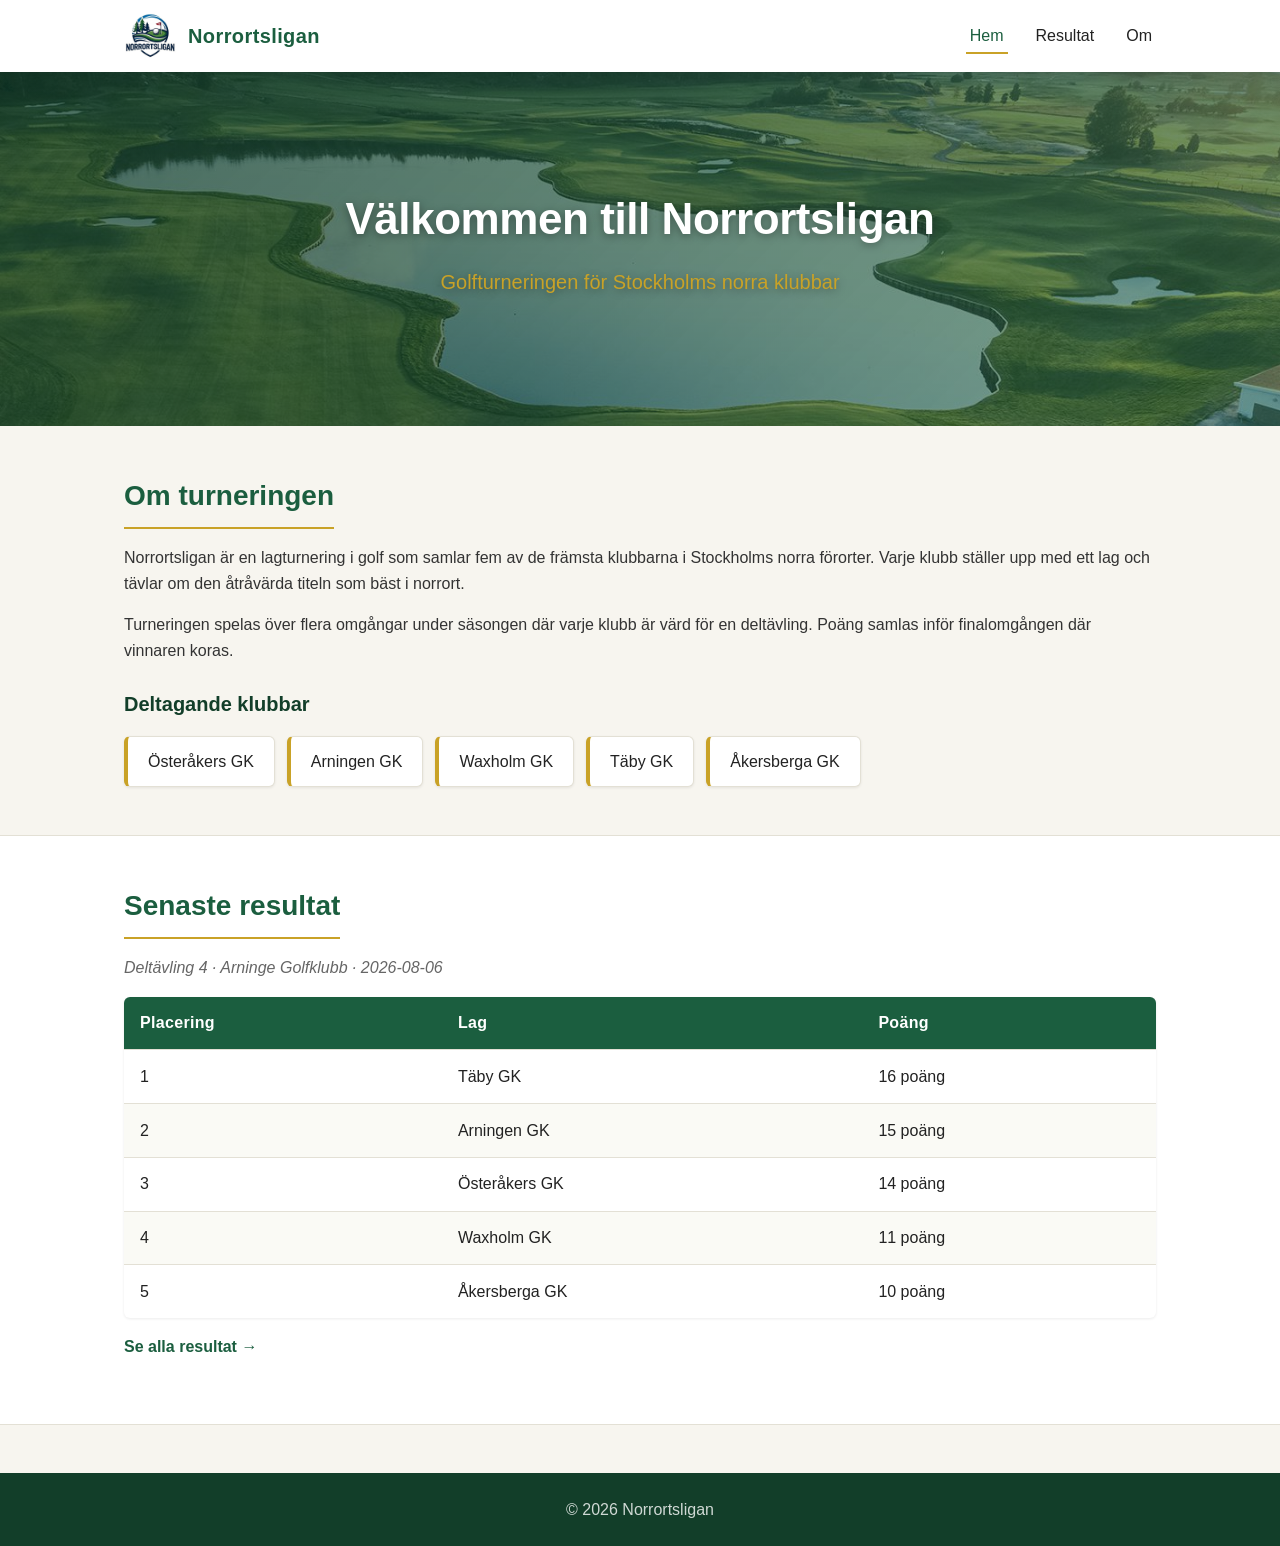
==== index.html @ d636cecf "First commit" ====
<!DOCTYPE html>
<html lang="sv">

<head>
    <meta charset="UTF-8">
    <meta name="viewport" content="width=device-width, initial-scale=1.0">
    <title>Norrortsligan - Golfturnering</title>
    <link rel="stylesheet" href="styles.css">
    <link rel="icon" type="image/png" href="logo-transparent.png">
</head>

<body>
    <header>
        <nav class="navbar">
            <a href="index.html" class="logo-link">
                <img src="logo-transparent.png" alt="Norrortsligan" class="logo">
                <span class="site-title">Norrortsligan</span>
            </a>
            <ul class="nav-links">
                <li><a href="index.html" class="active">Hem</a></li>
                <li><a href="resultat.html">Resultat</a></li>
                <li><a href="om.html">Om</a></li>
            </ul>
        </nav>
    </header>

    <main>
        <section class="hero">
            <div class="hero-content">
                <h1>Välkommen till Norrortsligan</h1>
                <p class="tagline">Golfturneringen för Stockholms norra klubbar</p>
            </div>
        </section>

        <section class="intro">
            <div class="container">
                <h2>Om turneringen</h2>
                <p>
                    Norrortsligan är en lagturnering i golf som samlar fem av de främsta klubbarna
                    i Stockholms norra förorter. Varje klubb ställer upp med ett lag och tävlar om
                    den åtråvärda titeln som bäst i norrort.
                </p>
                <p>
                    Turneringen spelas över flera omgångar under säsongen där varje klubb är värd
                    för en deltävling. Poäng samlas inför finalomgången där vinnaren koras.
                </p>

                <div class="clubs">
                    <h3>Deltagande klubbar</h3>
                    <ul class="club-list">
                        <li>Österåkers GK</li>
                        <li>Arningen GK</li>
                        <li>Waxholm GK</li>
                        <li>Täby GK</li>
                        <li>Åkersberga GK</li>
                    </ul>
                </div>
            </div>
        </section>

        <section class="latest-results">
            <div class="container">
                <h2>Senaste resultat</h2>
                <p class="results-date">Deltävling 4 &middot; Arninge Golfklubb &middot; 2026-08-06</p>
                <table class="results-table">
                    <thead>
                        <tr>
                            <th>Placering</th>
                            <th>Lag</th>
                            <th>Poäng</th>
                        </tr>
                    </thead>
                    <tbody>
                        <tr>
                            <td>1</td>
                            <td>Täby GK</td>
                            <td>16 poäng</td>
                        </tr>
                        <tr>
                            <td>2</td>
                            <td>Arningen GK</td>
                            <td>15 poäng</td>
                        </tr>
                        <tr>
                            <td>3</td>
                            <td>Österåkers GK</td>
                            <td>14 poäng</td>
                        </tr>
                        <tr>
                            <td>4</td>
                            <td>Waxholm GK</td>
                            <td>11 poäng</td>
                        </tr>
                        <tr>
                            <td>5</td>
                            <td>Åkersberga GK</td>
                            <td>10 poäng</td>
                        </tr>
                    </tbody>
                </table>
                <p class="see-all"><a href="resultat.html">Se alla resultat →</a></p>
            </div>
        </section>
    </main>

    <footer>
        <div class="container">
            <p>&copy; 2026 Norrortsligan</p>
        </div>
    </footer>
</body>

</html>
---- styles.css ----
:root {
    --color-primary: #1b5e3f;
    --color-primary-dark: #123e29;
    --color-accent: #c9a227;
    --color-bg: #f7f5ef;
    --color-surface: #ffffff;
    --color-text: #222;
    --color-muted: #666;
    --color-border: #e3e0d5;
    --shadow-sm: 0 1px 3px rgba(0, 0, 0, 0.08);
    --shadow-md: 0 4px 12px rgba(0, 0, 0, 0.08);
    --radius: 6px;
    --max-width: 1080px;
}

* {
    box-sizing: border-box;
    margin: 0;
    padding: 0;
}

html {
    scroll-behavior: smooth;
}

body {
    font-family: -apple-system, BlinkMacSystemFont, "Segoe UI", Roboto, Helvetica, Arial, sans-serif;
    color: var(--color-text);
    background-color: var(--color-bg);
    line-height: 1.6;
    min-height: 100vh;
    display: flex;
    flex-direction: column;
}

.container {
    max-width: var(--max-width);
    margin: 0 auto;
    padding: 0 1.5rem;
}

/* Header / Navbar */
header {
    background-color: var(--color-surface);
    box-shadow: var(--shadow-sm);
    position: sticky;
    top: 0;
    z-index: 10;
}

.navbar {
    max-width: var(--max-width);
    margin: 0 auto;
    padding: 0.75rem 1.5rem;
    display: flex;
    align-items: center;
    justify-content: space-between;
    flex-wrap: wrap;
    gap: 1rem;
}

.logo-link {
    display: flex;
    align-items: center;
    gap: 0.75rem;
    text-decoration: none;
    color: var(--color-primary);
}

.logo {
    height: 48px;
    width: auto;
    display: block;
}

.site-title {
    font-size: 1.25rem;
    font-weight: 700;
    letter-spacing: 0.02em;
}

.nav-links {
    list-style: none;
    display: flex;
    gap: 1.5rem;
}

.nav-links a {
    text-decoration: none;
    color: var(--color-text);
    font-weight: 500;
    padding: 0.5rem 0.25rem;
    border-bottom: 2px solid transparent;
    transition: border-color 0.2s ease, color 0.2s ease;
}

.nav-links a:hover,
.nav-links a.active {
    color: var(--color-primary);
    border-bottom-color: var(--color-accent);
}

/* Main */
main {
    flex: 1;
}

/* Hero */
.hero {
    position: relative;
    background-image:
        linear-gradient(135deg, rgba(18, 62, 41, 0.75) 0%, rgba(27, 94, 63, 0.55) 100%),
        url("hero.jpg");
    background-size: cover;
    background-position: center;
    color: #fff;
    padding: 7rem 1.5rem;
    text-align: center;
}

.hero-content {
    max-width: var(--max-width);
    margin: 0 auto;
    text-shadow: 0 2px 8px rgba(0, 0, 0, 0.35);
}

.hero h1 {
    font-size: 2.75rem;
    margin-bottom: 0.75rem;
    letter-spacing: -0.01em;
}

.tagline {
    font-size: 1.25rem;
    color: var(--color-accent);
}

/* Page header (for subpages) */
.page-header {
    background-color: var(--color-primary);
    color: #fff;
    padding: 3rem 0;
}

.page-header h1 {
    font-size: 2.25rem;
    margin-bottom: 0.5rem;
}

.page-header p {
    opacity: 0.9;
}

/* Sections */
section {
    padding: 3rem 0;
}

section h2 {
    color: var(--color-primary);
    font-size: 1.75rem;
    margin-bottom: 1rem;
    padding-bottom: 0.5rem;
    border-bottom: 2px solid var(--color-accent);
    display: inline-block;
}

section h3 {
    color: var(--color-primary-dark);
    font-size: 1.25rem;
    margin-top: 1.5rem;
    margin-bottom: 0.75rem;
}

section p {
    margin-bottom: 1rem;
    color: #333;
}

/* Clubs */
.club-list {
    list-style: none;
    display: flex;
    flex-wrap: wrap;
    gap: 0.75rem;
    margin-top: 1rem;
}

.club-list li {
    background-color: var(--color-surface);
    border: 1px solid var(--color-border);
    border-left: 4px solid var(--color-accent);
    padding: 0.75rem 1.25rem;
    border-radius: var(--radius);
    font-weight: 500;
    box-shadow: var(--shadow-sm);
}

/* Results table */
.latest-results {
    background-color: var(--color-surface);
    border-top: 1px solid var(--color-border);
    border-bottom: 1px solid var(--color-border);
}

.results-date {
    color: var(--color-muted);
    font-style: italic;
    margin-bottom: 1rem;
}

.results-table {
    width: 100%;
    border-collapse: collapse;
    background-color: var(--color-surface);
    border-radius: var(--radius);
    overflow: hidden;
    box-shadow: var(--shadow-sm);
    margin-bottom: 1rem;
}

.results-table thead {
    background-color: var(--color-primary);
    color: #fff;
}

.results-table th,
.results-table td {
    padding: 0.85rem 1rem;
    text-align: left;
    border-bottom: 1px solid var(--color-border);
}

.results-table th {
    font-weight: 600;
    letter-spacing: 0.02em;
}

.results-table tbody tr:last-child td {
    border-bottom: none;
}

.results-table tbody tr:nth-child(even) {
    background-color: #fafaf5;
}

.results-table tbody tr:hover {
    background-color: #f0efe5;
}

.see-all {
    margin-top: 1rem;
}

.see-all a {
    color: var(--color-primary);
    text-decoration: none;
    font-weight: 600;
}

.see-all a:hover {
    text-decoration: underline;
}

/* Rounds */
.round {
    background-color: var(--color-surface);
    border: 1px solid var(--color-border);
    border-radius: var(--radius);
    padding: 1.5rem;
    margin-bottom: 1.5rem;
    box-shadow: var(--shadow-sm);
}

.round h3 {
    margin-top: 0;
}

.round-meta {
    color: var(--color-muted);
    font-size: 0.9rem;
    margin-bottom: 1rem;
}

/* Footer */
footer {
    background-color: var(--color-primary-dark);
    color: #fff;
    padding: 1.5rem 0;
    margin-top: 3rem;
    text-align: center;
}

footer p {
    color: rgba(255, 255, 255, 0.8);
    margin: 0;
}

/* Responsive */
@media (max-width: 640px) {
    .navbar {
        padding: 0.75rem 1rem;
    }

    .site-title {
        font-size: 1rem;
    }

    .logo {
        height: 36px;
    }

    .nav-links {
        gap: 1rem;
    }

    .hero {
        padding: 3rem 1rem;
    }

    .hero h1 {
        font-size: 2rem;
    }

    .tagline {
        font-size: 1rem;
    }

    .results-table th,
    .results-table td {
        padding: 0.6rem 0.5rem;
        font-size: 0.9rem;
    }
}
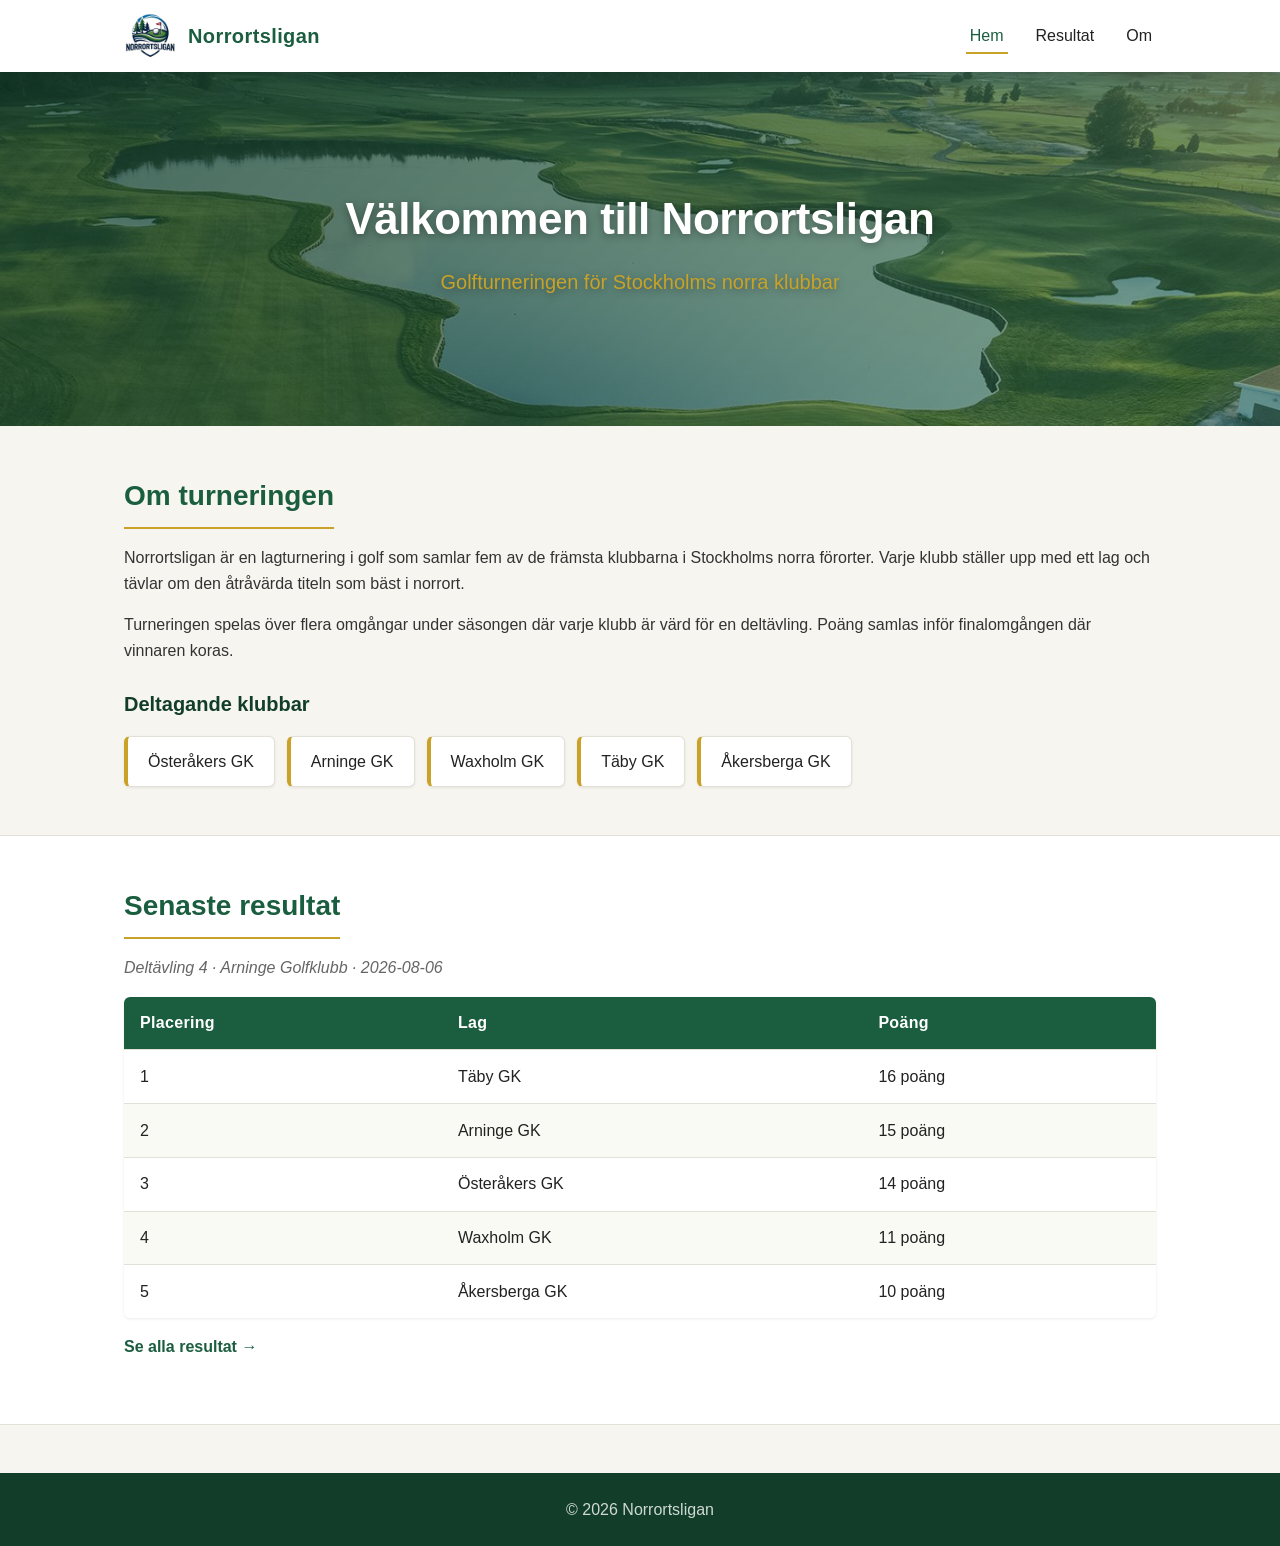
==== commit 3bb4dc71: "fix correct name" ====
--- a/index.html
+++ b/index.html
@@ -49,7 +49,7 @@
                     <h3>Deltagande klubbar</h3>
                     <ul class="club-list">
                         <li>Österåkers GK</li>
-                        <li>Arningen GK</li>
+                        <li>Arninge GK</li>
                         <li>Waxholm GK</li>
                         <li>Täby GK</li>
                         <li>Åkersberga GK</li>
@@ -78,7 +78,7 @@
                         </tr>
                         <tr>
                             <td>2</td>
-                            <td>Arningen GK</td>
+                            <td>Arninge GK</td>
                             <td>15 poäng</td>
                         </tr>
                         <tr>
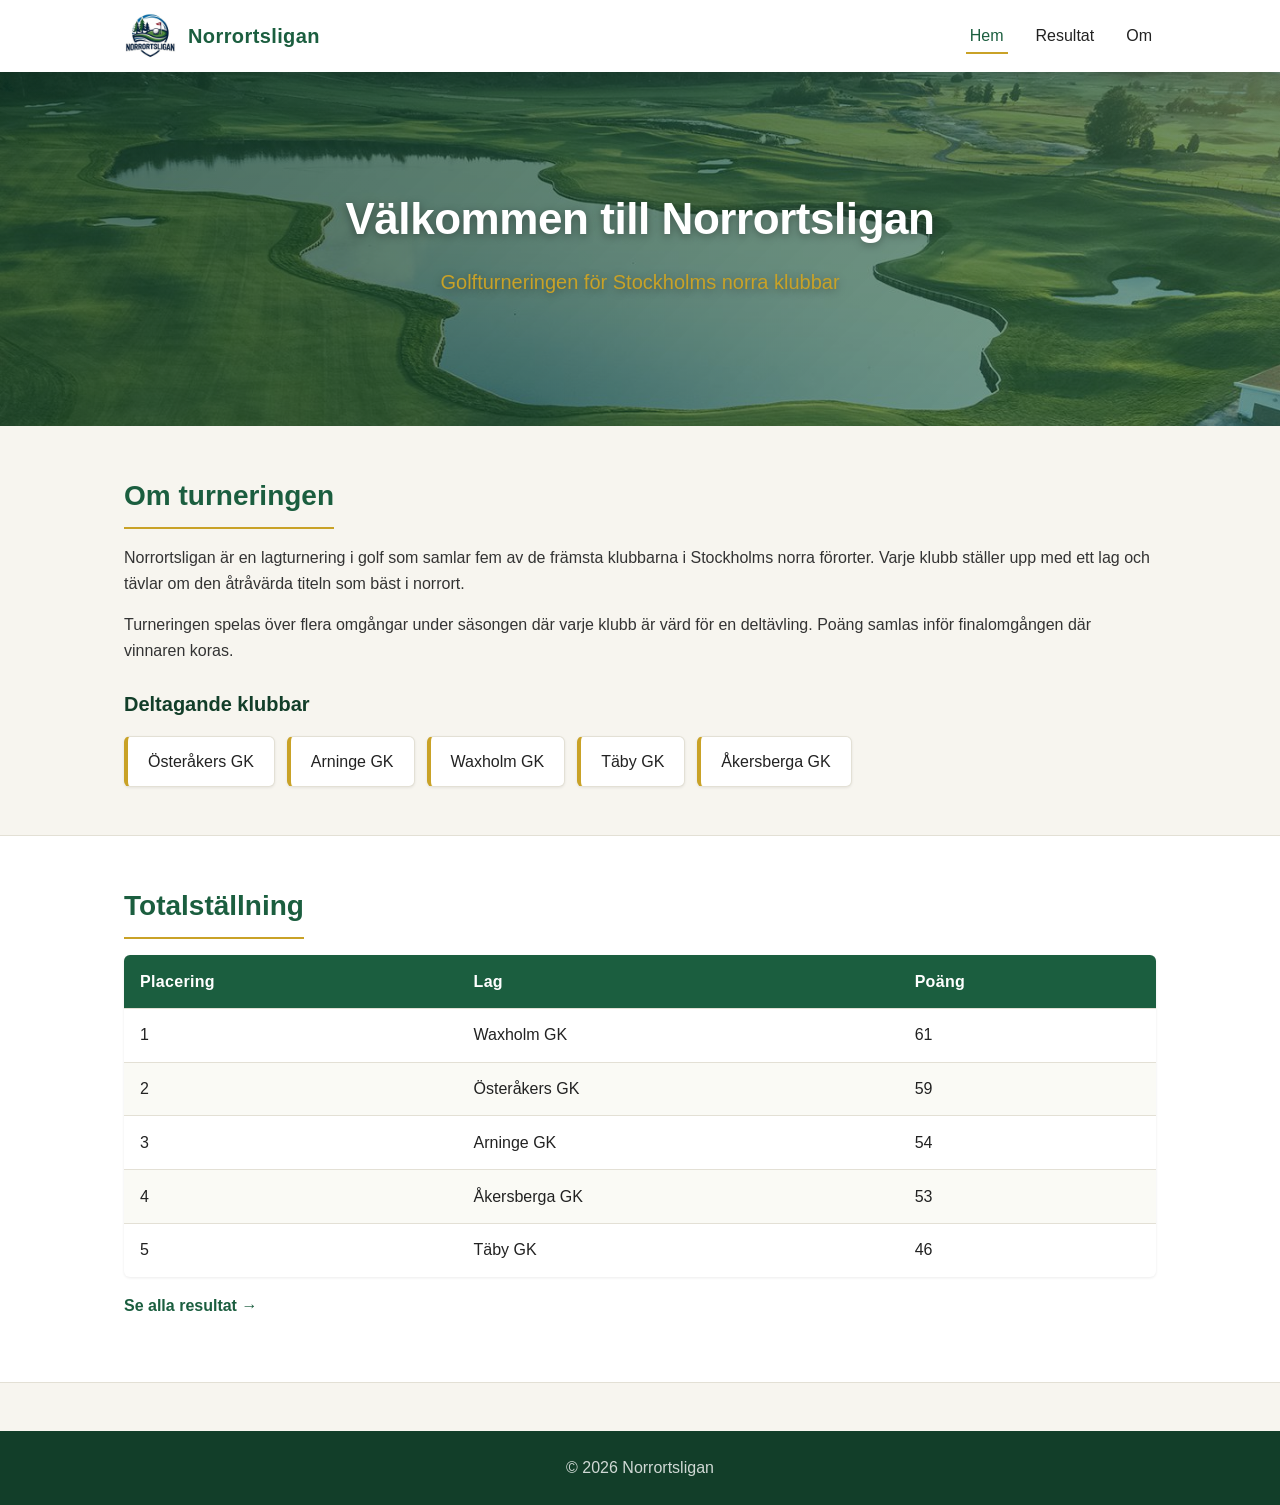
==== commit 0055b74f: "show total standing on index page" ====
--- a/index.html
+++ b/index.html
@@ -60,8 +60,7 @@
 
         <section class="latest-results">
             <div class="container">
-                <h2>Senaste resultat</h2>
-                <p class="results-date">Deltävling 4 &middot; Arninge Golfklubb &middot; 2026-08-06</p>
+                <h2>Totalställning</h2>
                 <table class="results-table">
                     <thead>
                         <tr>
@@ -73,28 +72,29 @@
                     <tbody>
                         <tr>
                             <td>1</td>
-                            <td>Täby GK</td>
-                            <td>16 poäng</td>
+                            <td>Waxholm GK</td>
+                            <td>61</td>
                         </tr>
                         <tr>
                             <td>2</td>
-                            <td>Arninge GK</td>
-                            <td>15 poäng</td>
+                            <td>Österåkers GK</td>
+                            <td>59</td>
                         </tr>
                         <tr>
                             <td>3</td>
-                            <td>Österåkers GK</td>
-                            <td>14 poäng</td>
+                            <td>Arninge GK</td>
+                            <td>54</td>
                         </tr>
                         <tr>
                             <td>4</td>
-                            <td>Waxholm GK</td>
-                            <td>11 poäng</td>
+                            <td>Åkersberga GK</td>
+                            <td>53</td>
                         </tr>
+
                         <tr>
                             <td>5</td>
-                            <td>Åkersberga GK</td>
-                            <td>10 poäng</td>
+                            <td>Täby GK</td>
+                            <td>46</td>
                         </tr>
                     </tbody>
                 </table>
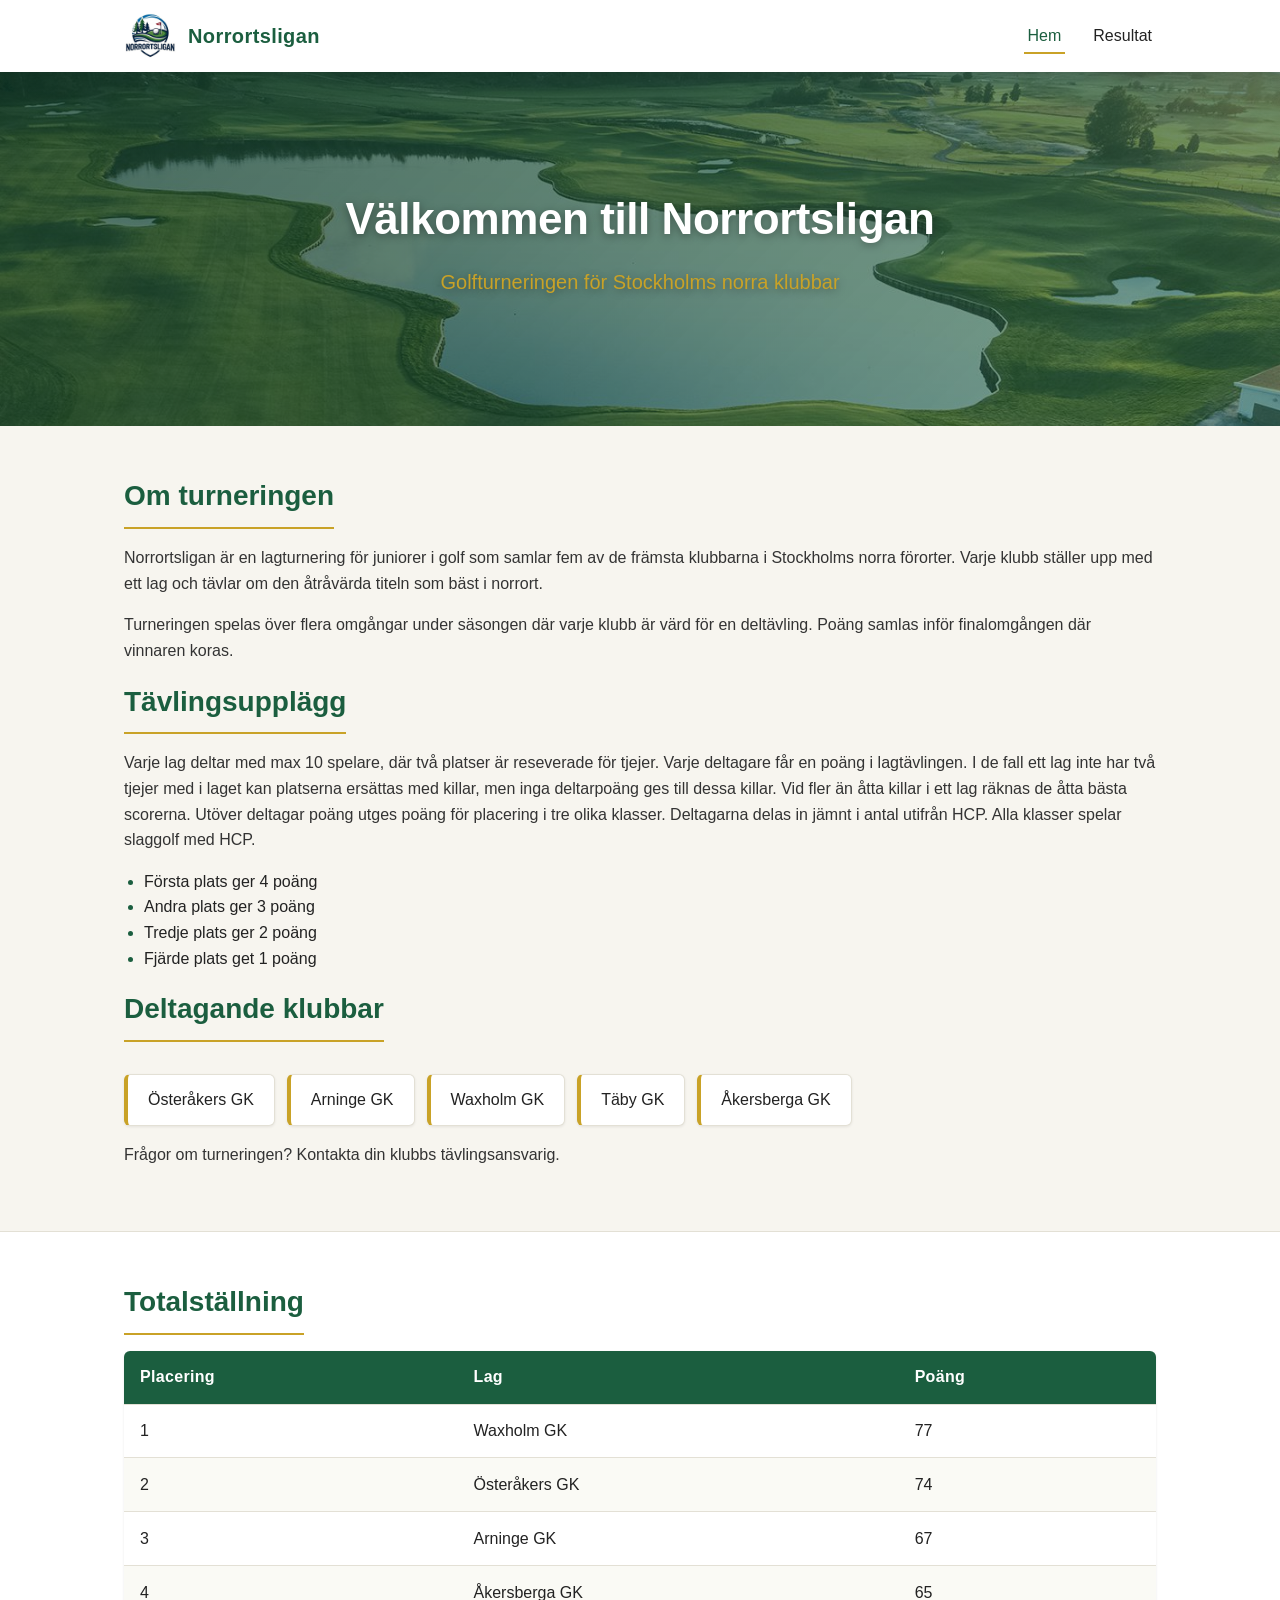
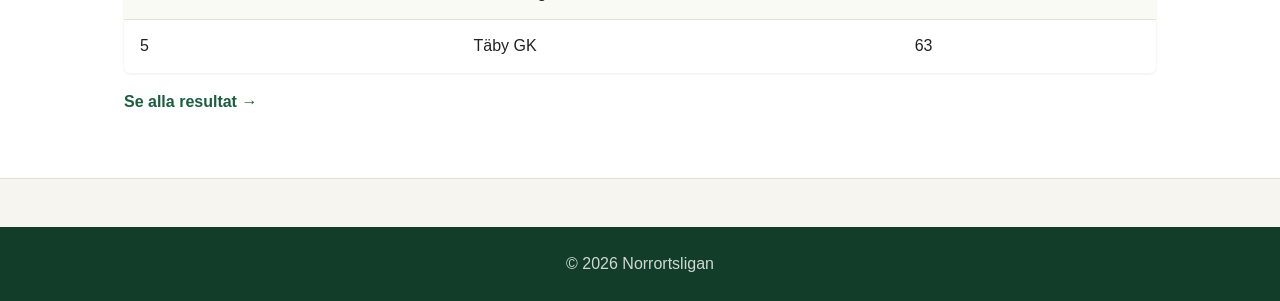
==== commit cae6935a: "update last game" ====
--- a/index.html
+++ b/index.html
@@ -19,7 +19,6 @@
             <ul class="nav-links">
                 <li><a href="index.html" class="active">Hem</a></li>
                 <li><a href="resultat.html">Resultat</a></li>
-                <li><a href="om.html">Om</a></li>
             </ul>
         </nav>
     </header>
@@ -36,7 +35,7 @@
             <div class="container">
                 <h2>Om turneringen</h2>
                 <p>
-                    Norrortsligan är en lagturnering i golf som samlar fem av de främsta klubbarna
+                    Norrortsligan är en lagturnering för juniorer i golf som samlar fem av de främsta klubbarna
                     i Stockholms norra förorter. Varje klubb ställer upp med ett lag och tävlar om
                     den åtråvärda titeln som bäst i norrort.
                 </p>
@@ -44,9 +43,29 @@
                     Turneringen spelas över flera omgångar under säsongen där varje klubb är värd
                     för en deltävling. Poäng samlas inför finalomgången där vinnaren koras.
                 </p>
+                <div class="points">
+                    <h2>Tävlingsupplägg</h2>
+                    <p>
+                        Varje lag deltar med max 10 spelare, där två platser är reseverade för tjejer. Varje deltagare
+                        får
+                        en poäng i lagtävlingen.
+                        I de fall ett lag inte har två tjejer med i laget kan platserna ersättas med killar, men inga
+                        deltarpoäng ges till dessa killar.
+                        Vid fler än åtta killar i ett lag räknas de åtta bästa scorerna. Utöver deltagar poäng utges
+                        poäng
+                        för placering i tre olika klasser. Deltagarna delas in jämnt i antal utifrån HCP. Alla klasser
+                        spelar slaggolf med HCP.
+                    <ul>
+                        <li>Första plats ger 4 poäng</li>
+                        <li>Andra plats ger 3 poäng</li>
+                        <li>Tredje plats ger 2 poäng</li>
+                        <li>Fjärde plats get 1 poäng</li>
+                    </ul>
+                    </p>
+                </div>
 
                 <div class="clubs">
-                    <h3>Deltagande klubbar</h3>
+                    <h2>Deltagande klubbar</h2>
                     <ul class="club-list">
                         <li>Österåkers GK</li>
                         <li>Arninge GK</li>
@@ -54,6 +73,10 @@
                         <li>Täby GK</li>
                         <li>Åkersberga GK</li>
                     </ul>
+                    <p></p>
+                    <p>
+                        Frågor om turneringen? Kontakta din klubbs tävlingsansvarig.
+                    </p>
                 </div>
             </div>
         </section>
@@ -73,28 +96,28 @@
                         <tr>
                             <td>1</td>
                             <td>Waxholm GK</td>
-                            <td>61</td>
+                            <td>77</td>
                         </tr>
                         <tr>
                             <td>2</td>
                             <td>Österåkers GK</td>
-                            <td>59</td>
+                            <td>74</td>
                         </tr>
                         <tr>
                             <td>3</td>
                             <td>Arninge GK</td>
-                            <td>54</td>
+                            <td>67</td>
                         </tr>
                         <tr>
                             <td>4</td>
                             <td>Åkersberga GK</td>
-                            <td>53</td>
+                            <td>65</td>
                         </tr>
 
                         <tr>
                             <td>5</td>
                             <td>Täby GK</td>
-                            <td>46</td>
+                            <td>63</td>
                         </tr>
                     </tbody>
                 </table>
--- a/styles.css
+++ b/styles.css
@@ -196,6 +196,16 @@
     box-shadow: var(--shadow-sm);
 }
 
+.points ul {
+    /* indrag från vänster */
+    padding-left: 20px;
+}
+
+.points ul li::marker {
+    color: var(--color-primary);
+    /* punktens färg */
+}
+
 /* Results table */
 .latest-results {
     background-color: var(--color-surface);
@@ -331,4 +341,4 @@
         padding: 0.6rem 0.5rem;
         font-size: 0.9rem;
     }
-}
+}
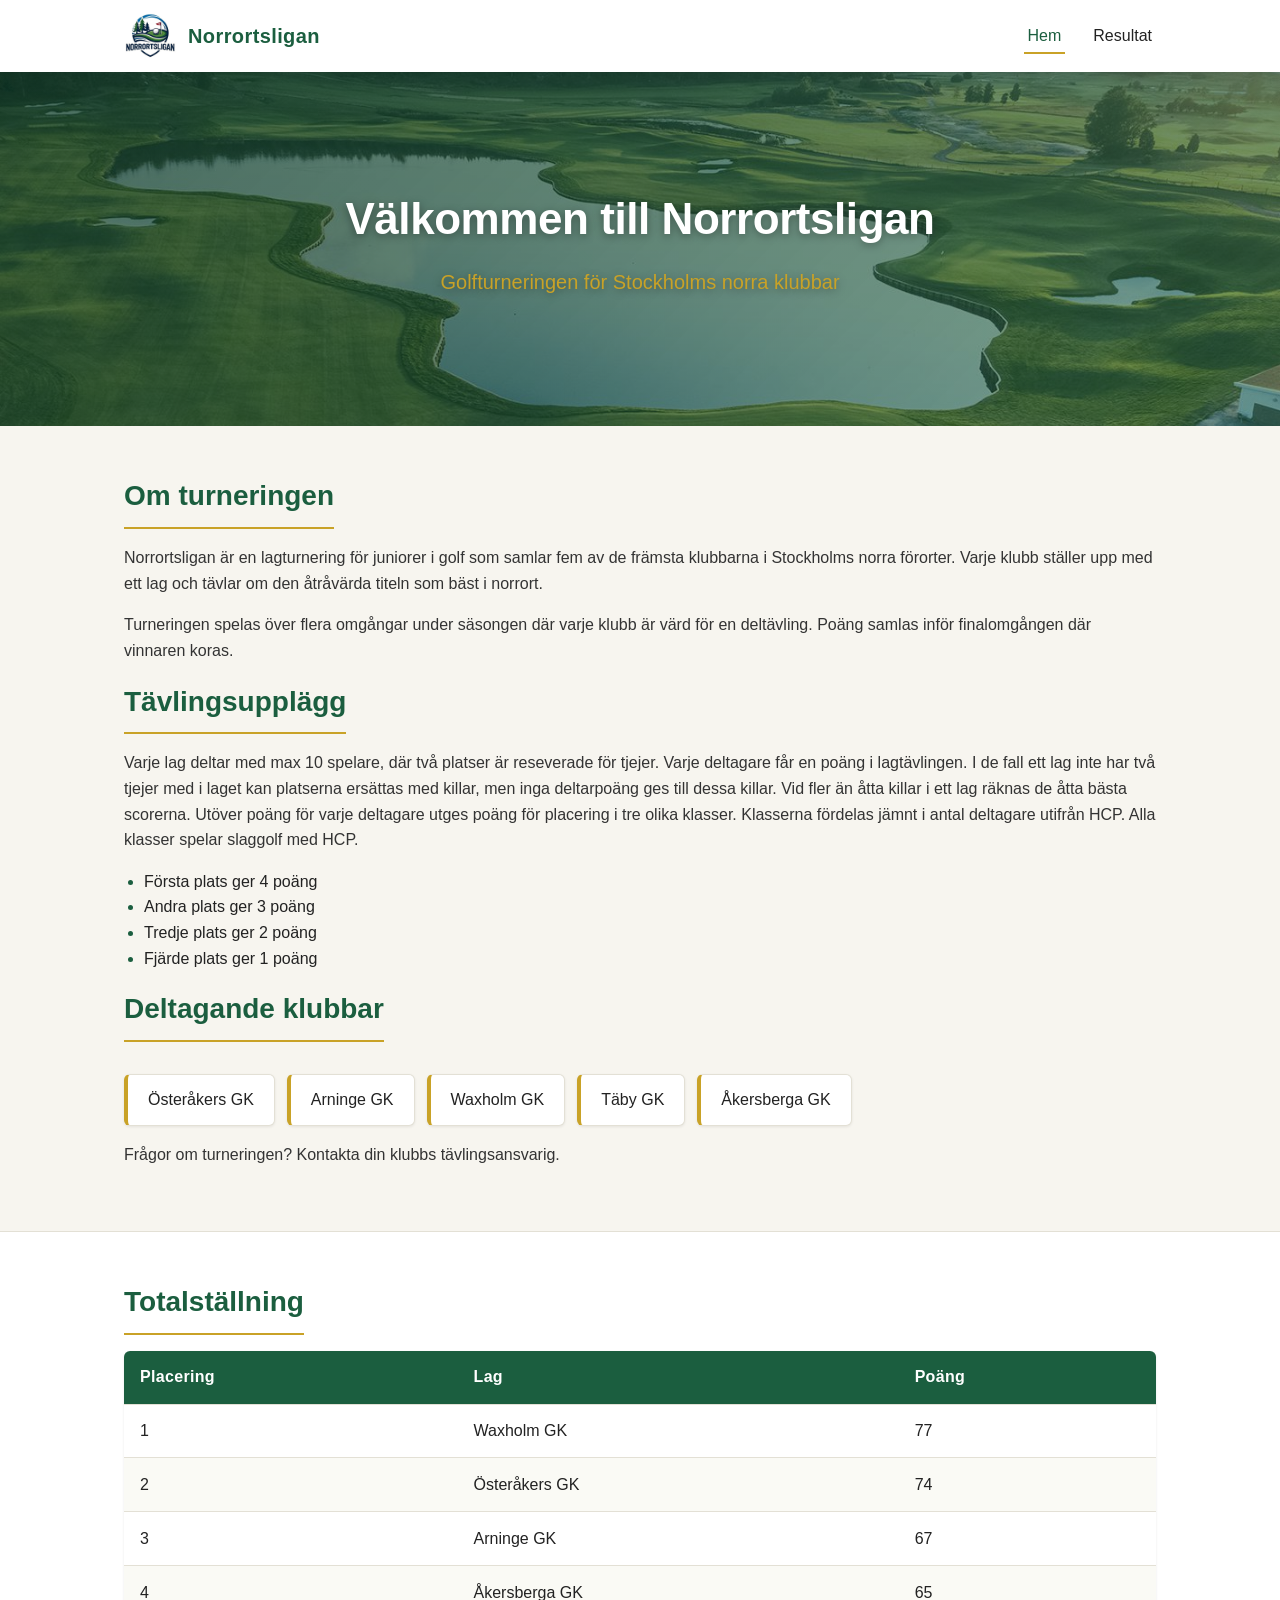
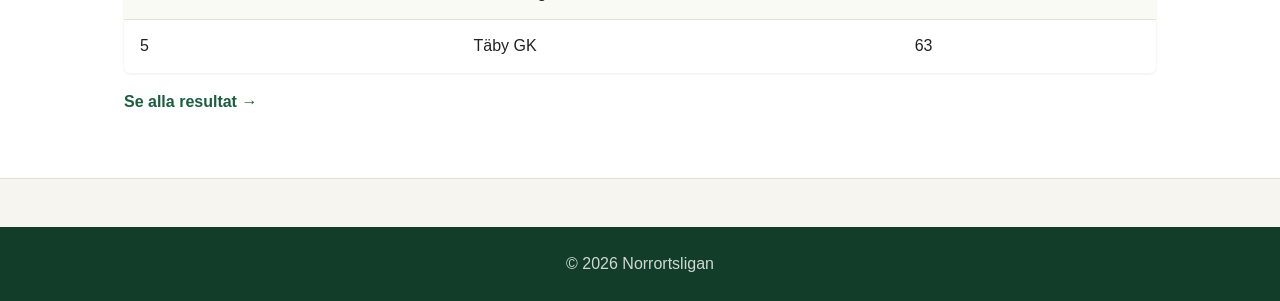
==== commit 26edda7d: "fix" ====
--- a/index.html
+++ b/index.html
@@ -51,15 +51,17 @@
                         en poäng i lagtävlingen.
                         I de fall ett lag inte har två tjejer med i laget kan platserna ersättas med killar, men inga
                         deltarpoäng ges till dessa killar.
-                        Vid fler än åtta killar i ett lag räknas de åtta bästa scorerna. Utöver deltagar poäng utges
+                        Vid fler än åtta killar i ett lag räknas de åtta bästa scorerna. Utöver poäng för varje
+                        deltagare utges
                         poäng
-                        för placering i tre olika klasser. Deltagarna delas in jämnt i antal utifrån HCP. Alla klasser
+                        för placering i tre olika klasser. Klasserna fördelas jämnt i antal deltagare utifrån HCP.
+                        Alla klasser
                         spelar slaggolf med HCP.
                     <ul>
                         <li>Första plats ger 4 poäng</li>
                         <li>Andra plats ger 3 poäng</li>
                         <li>Tredje plats ger 2 poäng</li>
-                        <li>Fjärde plats get 1 poäng</li>
+                        <li>Fjärde plats ger 1 poäng</li>
                     </ul>
                     </p>
                 </div>
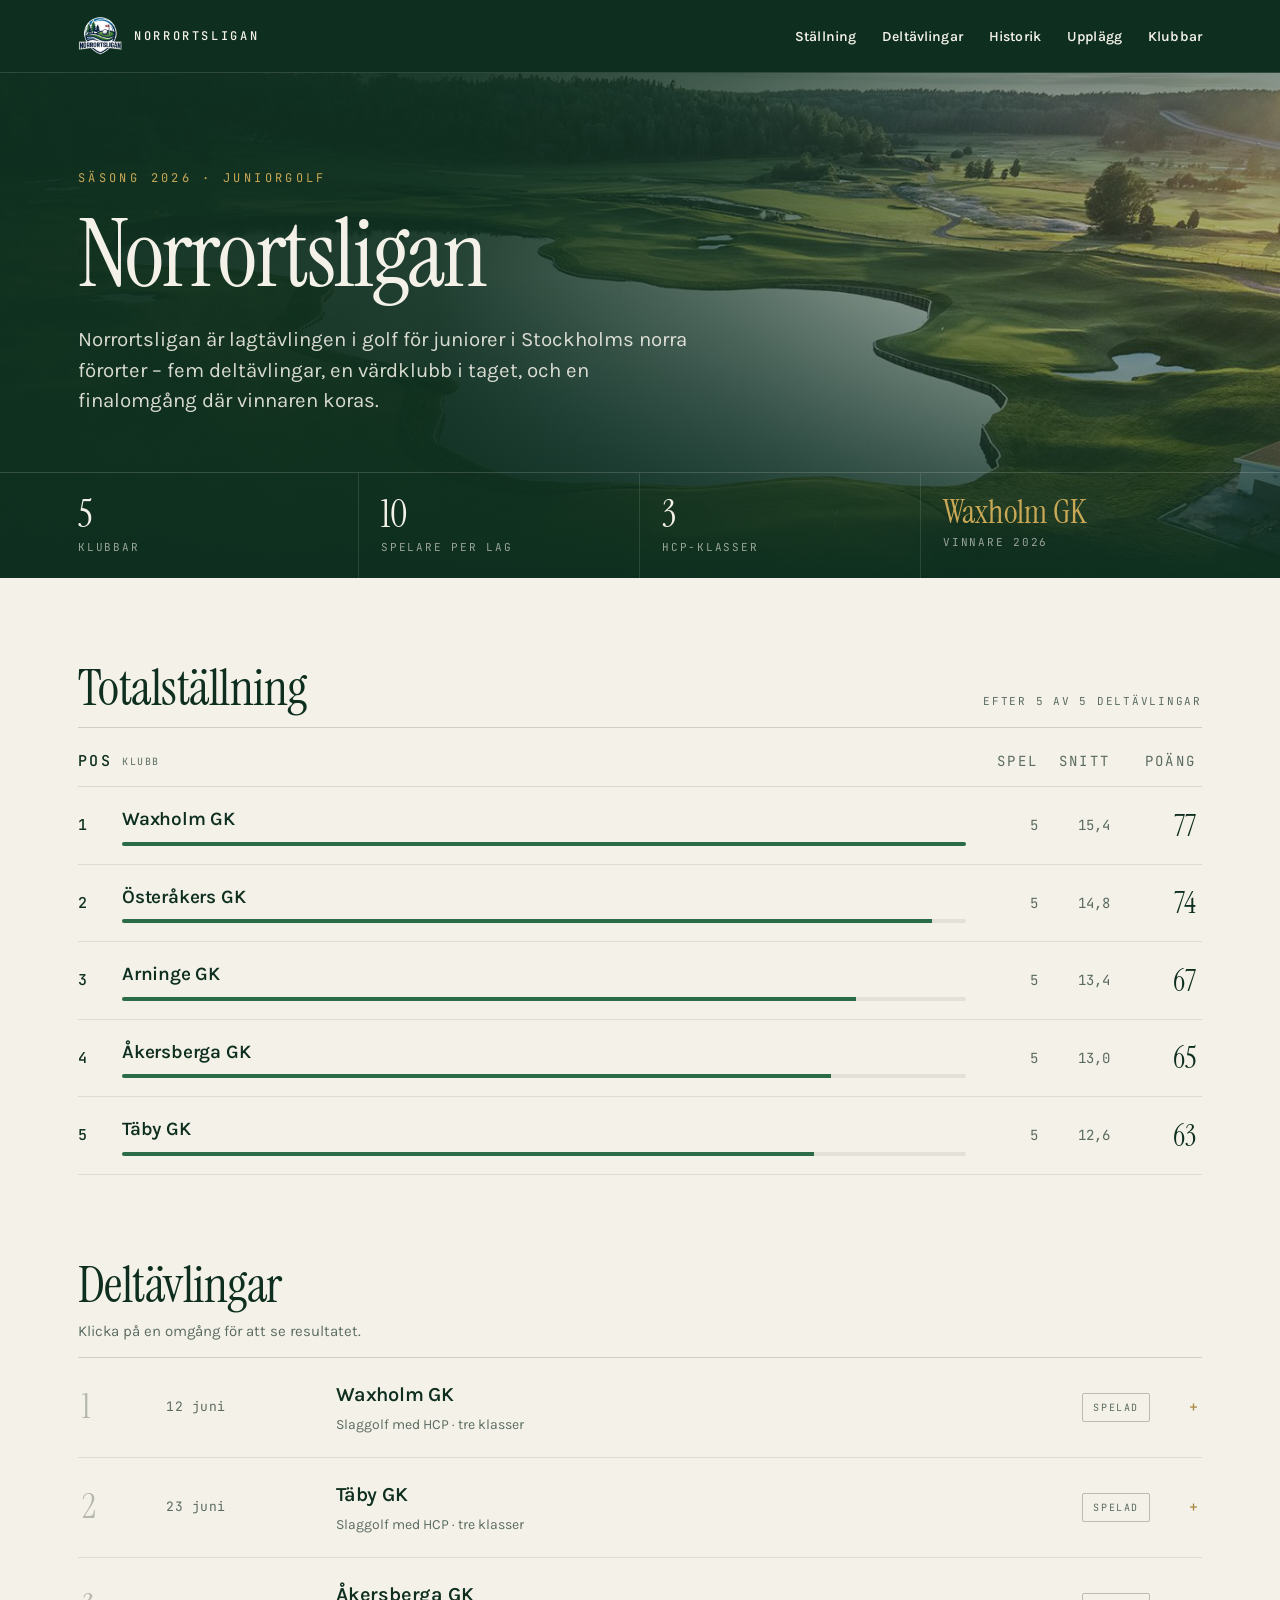
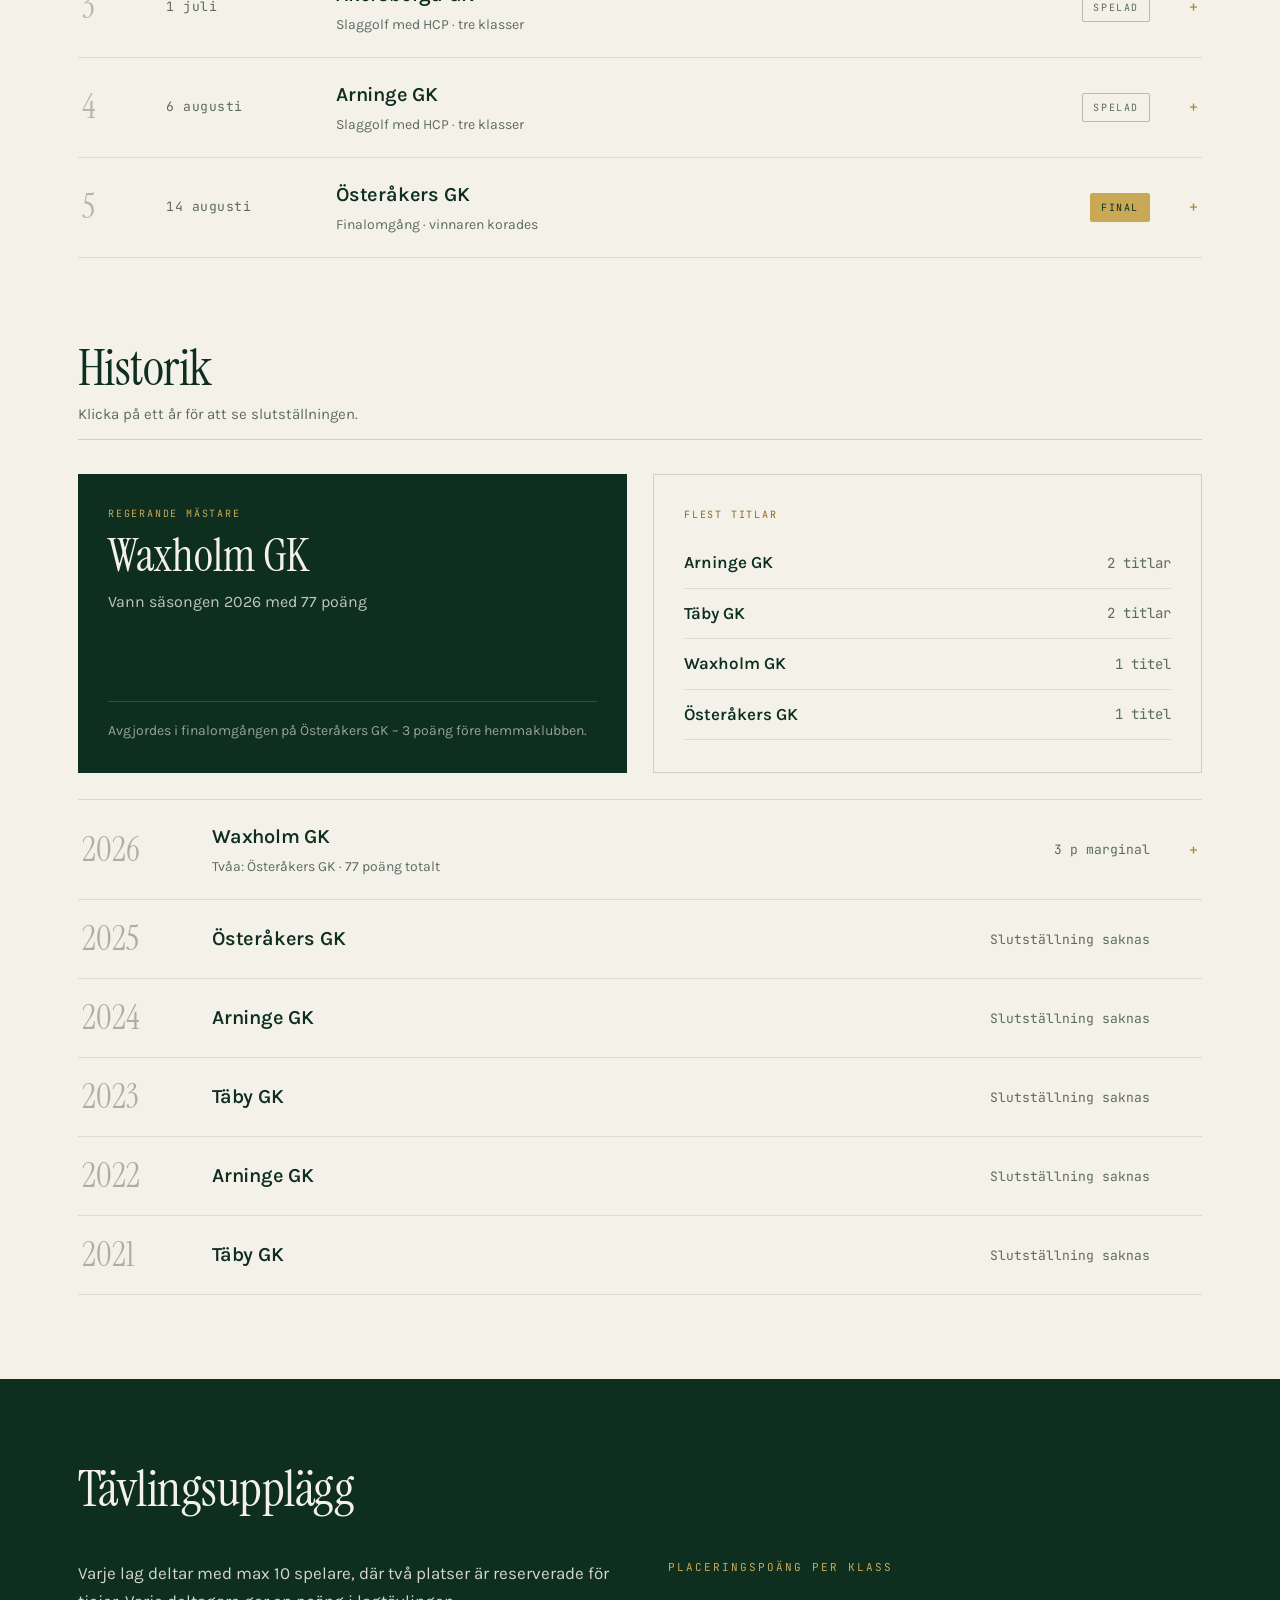
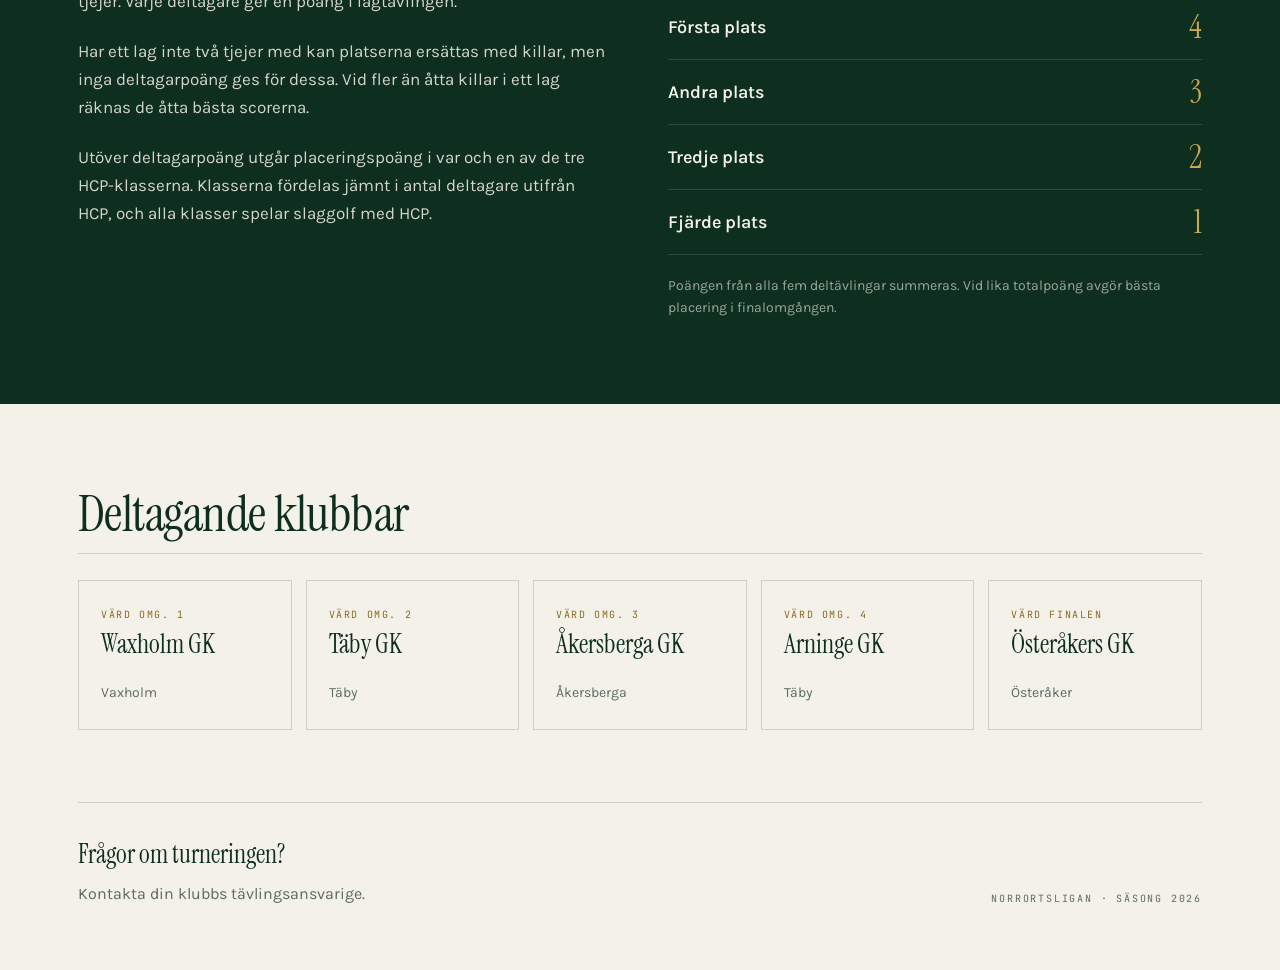
==== commit 2be215a1: "new styling, new page" ====
--- a/index.html
+++ b/index.html
@@ -4,135 +4,156 @@
 <head>
     <meta charset="UTF-8">
     <meta name="viewport" content="width=device-width, initial-scale=1.0">
-    <title>Norrortsligan - Golfturnering</title>
+    <title>Norrortsligan – juniorgolf i norrort</title>
+    <meta name="description"
+        content="Norrortsligan är lagtävlingen i golf för juniorer i Stockholms norra förorter – fem deltävlingar, en värdklubb i taget, och en finalomgång där vinnaren koras.">
+    <link rel="icon" type="image/png" href="logo-transparent.png">
+    <link rel="preconnect" href="https://fonts.googleapis.com">
+    <link rel="preconnect" href="https://fonts.gstatic.com" crossorigin>
+    <link rel="stylesheet"
+        href="https://fonts.googleapis.com/css2?family=Instrument+Serif:ital@0;1&family=Karla:wght@400;500;600;700&family=JetBrains+Mono:wght@400;500;700&display=swap">
     <link rel="stylesheet" href="styles.css">
-    <link rel="icon" type="image/png" href="logo-transparent.png">
 </head>
 
 <body>
-    <header>
-        <nav class="navbar">
-            <a href="index.html" class="logo-link">
-                <img src="logo-transparent.png" alt="Norrortsligan" class="logo">
-                <span class="site-title">Norrortsligan</span>
+    <a class="skip-link" href="#stallning">Hoppa till innehållet</a>
+
+    <header class="site-header">
+        <div class="header-inner">
+            <a href="#topp" class="brand">
+                <img src="logo-transparent.png" alt="Norrortsligan" class="brand-logo">
+                <span class="brand-name">Norrortsligan</span>
             </a>
-            <ul class="nav-links">
-                <li><a href="index.html" class="active">Hem</a></li>
-                <li><a href="resultat.html">Resultat</a></li>
-            </ul>
-        </nav>
+            <nav class="site-nav" aria-label="Sidnavigering">
+                <a href="#stallning">Ställning</a>
+                <a href="#deltavlingar">Deltävlingar</a>
+                <a href="#historik">Historik</a>
+                <a href="#upplagg">Upplägg</a>
+                <a href="#klubbar">Klubbar</a>
+            </nav>
+        </div>
     </header>
 
     <main>
-        <section class="hero">
-            <div class="hero-content">
-                <h1>Välkommen till Norrortsligan</h1>
-                <p class="tagline">Golfturneringen för Stockholms norra klubbar</p>
+        <!-- Hero -->
+        <section id="topp" class="hero">
+            <div class="hero-photo">
+                <img src="hero.jpg" alt="" aria-hidden="true">
+            </div>
+            <div class="hero-scrim-x" aria-hidden="true"></div>
+            <div class="hero-scrim-y" aria-hidden="true"></div>
+
+            <div class="hero-inner">
+                <div class="hero-text">
+                    <p class="hero-eyebrow">Säsong <span data-season>2026</span> · Juniorgolf</p>
+                    <h1>Norrortsligan</h1>
+                    <p class="hero-body">
+                        Norrortsligan är lagtävlingen i golf för juniorer i Stockholms norra förorter –
+                        fem deltävlingar, en värdklubb i taget, och en finalomgång där vinnaren koras.
+                    </p>
+                </div>
+            </div>
+
+            <div class="hero-stats-wrap">
+                <div class="hero-stats" id="hero-stats"></div>
             </div>
         </section>
 
-        <section class="intro">
-            <div class="container">
-                <h2>Om turneringen</h2>
-                <p>
-                    Norrortsligan är en lagturnering för juniorer i golf som samlar fem av de främsta klubbarna
-                    i Stockholms norra förorter. Varje klubb ställer upp med ett lag och tävlar om
-                    den åtråvärda titeln som bäst i norrort.
-                </p>
-                <p>
-                    Turneringen spelas över flera omgångar under säsongen där varje klubb är värd
-                    för en deltävling. Poäng samlas inför finalomgången där vinnaren koras.
-                </p>
-                <div class="points">
-                    <h2>Tävlingsupplägg</h2>
-                    <p>
-                        Varje lag deltar med max 10 spelare, där två platser är reseverade för tjejer. Varje deltagare
-                        får
-                        en poäng i lagtävlingen.
-                        I de fall ett lag inte har två tjejer med i laget kan platserna ersättas med killar, men inga
-                        deltarpoäng ges till dessa killar.
-                        Vid fler än åtta killar i ett lag räknas de åtta bästa scorerna. Utöver poäng för varje
-                        deltagare utges
-                        poäng
-                        för placering i tre olika klasser. Klasserna fördelas jämnt i antal deltagare utifrån HCP.
-                        Alla klasser
-                        spelar slaggolf med HCP.
-                    <ul>
-                        <li>Första plats ger 4 poäng</li>
-                        <li>Andra plats ger 3 poäng</li>
-                        <li>Tredje plats ger 2 poäng</li>
-                        <li>Fjärde plats ger 1 poäng</li>
-                    </ul>
-                    </p>
-                </div>
+        <!-- Totalställning -->
+        <section id="stallning" class="section">
+            <div class="section-head section-head-split">
+                <h2>Totalställning</h2>
+                <p class="section-meta" id="standings-meta"></p>
+            </div>
 
-                <div class="clubs">
-                    <h2>Deltagande klubbar</h2>
-                    <ul class="club-list">
-                        <li>Österåkers GK</li>
-                        <li>Arninge GK</li>
-                        <li>Waxholm GK</li>
-                        <li>Täby GK</li>
-                        <li>Åkersberga GK</li>
-                    </ul>
-                    <p></p>
-                    <p>
-                        Frågor om turneringen? Kontakta din klubbs tävlingsansvarig.
-                    </p>
+            <table class="standings">
+                <caption class="visually-hidden">Totalställning i Norrortsligan</caption>
+                <thead>
+                    <tr>
+                        <th scope="col" class="cell-pos">Pos</th>
+                        <th scope="col">Klubb</th>
+                        <th scope="col" class="cell-num col-played">Spel</th>
+                        <th scope="col" class="cell-num col-avg">Snitt</th>
+                        <th scope="col" class="cell-num">Poäng</th>
+                    </tr>
+                </thead>
+                <tbody id="standings-body"></tbody>
+            </table>
+        </section>
+
+        <!-- Deltävlingar -->
+        <section id="deltavlingar" class="section">
+            <div class="section-head">
+                <h2>Deltävlingar</h2>
+                <p class="section-sub">Klicka på en omgång för att se resultatet.</p>
+            </div>
+            <div class="accordion" id="rounds"></div>
+        </section>
+
+        <!-- Historik -->
+        <section id="historik" class="section">
+            <div class="section-head">
+                <h2>Historik</h2>
+                <p class="section-sub">Klicka på ett år för att se slutställningen.</p>
+            </div>
+            <div class="history-cards" id="history-cards"></div>
+            <div class="accordion accordion-top" id="history-years"></div>
+        </section>
+
+        <!-- Tävlingsupplägg -->
+        <section id="upplagg" class="format">
+            <div class="format-inner">
+                <h2>Tävlingsupplägg</h2>
+                <div class="format-grid">
+                    <div class="format-text">
+                        <p>Varje lag deltar med max 10 spelare, där två platser är reserverade för tjejer.
+                            Varje deltagare ger en poäng i lagtävlingen.</p>
+                        <p>Har ett lag inte två tjejer med kan platserna ersättas med killar, men inga
+                            deltagarpoäng ges för dessa. Vid fler än åtta killar i ett lag räknas de åtta
+                            bästa scorerna.</p>
+                        <p>Utöver deltagarpoäng utgår placeringspoäng i var och en av de tre HCP-klasserna.
+                            Klasserna fördelas jämnt i antal deltagare utifrån HCP, och alla klasser spelar
+                            slaggolf med HCP.</p>
+                    </div>
+                    <div class="format-scoring">
+                        <p class="eyebrow eyebrow-gold">Placeringspoäng per klass</p>
+                        <ul class="scoring-list">
+                            <li><span class="scoring-place">Första plats</span><span class="scoring-points">4</span>
+                            </li>
+                            <li><span class="scoring-place">Andra plats</span><span class="scoring-points">3</span></li>
+                            <li><span class="scoring-place">Tredje plats</span><span class="scoring-points">2</span>
+                            </li>
+                            <li><span class="scoring-place">Fjärde plats</span><span class="scoring-points">1</span>
+                            </li>
+                        </ul>
+                        <p class="scoring-note">Poängen från alla fem deltävlingar summeras. Vid lika
+                            totalpoäng avgör bästa placering i finalomgången.</p>
+                    </div>
                 </div>
             </div>
         </section>
 
-        <section class="latest-results">
-            <div class="container">
-                <h2>Totalställning</h2>
-                <table class="results-table">
-                    <thead>
-                        <tr>
-                            <th>Placering</th>
-                            <th>Lag</th>
-                            <th>Poäng</th>
-                        </tr>
-                    </thead>
-                    <tbody>
-                        <tr>
-                            <td>1</td>
-                            <td>Waxholm GK</td>
-                            <td>77</td>
-                        </tr>
-                        <tr>
-                            <td>2</td>
-                            <td>Österåkers GK</td>
-                            <td>74</td>
-                        </tr>
-                        <tr>
-                            <td>3</td>
-                            <td>Arninge GK</td>
-                            <td>67</td>
-                        </tr>
-                        <tr>
-                            <td>4</td>
-                            <td>Åkersberga GK</td>
-                            <td>65</td>
-                        </tr>
-
-                        <tr>
-                            <td>5</td>
-                            <td>Täby GK</td>
-                            <td>63</td>
-                        </tr>
-                    </tbody>
-                </table>
-                <p class="see-all"><a href="resultat.html">Se alla resultat →</a></p>
+        <!-- Deltagande klubbar -->
+        <section id="klubbar" class="section">
+            <div class="section-head">
+                <h2>Deltagande klubbar</h2>
             </div>
+            <div class="club-grid" id="clubs"></div>
         </section>
     </main>
 
-    <footer>
-        <div class="container">
-            <p>&copy; 2026 Norrortsligan</p>
+    <footer class="site-footer">
+        <div class="footer-inner">
+            <div>
+                <p class="footer-lead">Frågor om turneringen?</p>
+                <p class="footer-sub">Kontakta din klubbs tävlingsansvarige.</p>
+            </div>
+            <p class="footer-meta">Norrortsligan · Säsong <span data-season>2026</span></p>
         </div>
     </footer>
+
+    <script src="data.js"></script>
+    <script src="app.js"></script>
 </body>
 
 </html>
--- a/styles.css
+++ b/styles.css
@@ -1,344 +1,977 @@
+/* Norrortsligan – designtokens och layout.
+   Färger, typografi och mått följer designunderlaget. */
+
 :root {
-    --color-primary: #1b5e3f;
-    --color-primary-dark: #123e29;
-    --color-accent: #c9a227;
-    --color-bg: #f7f5ef;
-    --color-surface: #ffffff;
-    --color-text: #222;
-    --color-muted: #666;
-    --color-border: #e3e0d5;
-    --shadow-sm: 0 1px 3px rgba(0, 0, 0, 0.08);
-    --shadow-md: 0 4px 12px rgba(0, 0, 0, 0.08);
-    --radius: 6px;
-    --max-width: 1080px;
-}
-
-* {
+    --green: #0e2f1f;
+    --green-bar: #2c6b47;
+    --cream: #f4f1e8;
+    --ink: #12211a;
+    --muted: #5b6b62;
+    --gold: #c9a856;
+    --gold-dark: #8a6a24;
+    --gold-hover: #a8863c;
+
+    --hair: rgba(18, 33, 26, 0.1);
+    --hair-soft: rgba(18, 33, 26, 0.12);
+    --hair-strong: rgba(18, 33, 26, 0.16);
+    --hair-dark: rgba(244, 241, 232, 0.14);
+    --hair-dark-strong: rgba(244, 241, 232, 0.16);
+    --hair-dark-soft: rgba(244, 241, 232, 0.12);
+    --row-hover: rgba(18, 33, 26, 0.035);
+    --track: rgba(18, 33, 26, 0.08);
+
+    --serif: "Instrument Serif", Georgia, "Times New Roman", serif;
+    --sans: "Karla", system-ui, -apple-system, "Segoe UI", sans-serif;
+    --mono: "JetBrains Mono", ui-monospace, SFMono-Regular, Menlo, monospace;
+
+    --maxw: 1180px;
+    --gutter: 28px;
+    --header-h: 74px;
+}
+
+*,
+*::before,
+*::after {
     box-sizing: border-box;
+}
+
+html {
+    scroll-behavior: smooth;
+}
+
+body {
+    margin: 0;
+    background: var(--cream);
+    color: var(--ink);
+    font-family: var(--sans);
+    font-size: 16px;
+    line-height: 1.5;
+    -webkit-font-smoothing: antialiased;
+}
+
+a {
+    color: var(--green);
+    text-decoration: none;
+}
+
+a:hover {
+    color: var(--gold-hover);
+}
+
+::selection {
+    background: var(--gold);
+    color: #fff;
+}
+
+h1,
+h2,
+h3 {
+    font-family: var(--serif);
+    font-weight: 400;
+    margin: 0;
+}
+
+ul {
+    list-style: none;
     margin: 0;
     padding: 0;
 }
 
-html {
-    scroll-behavior: smooth;
-}
-
-body {
-    font-family: -apple-system, BlinkMacSystemFont, "Segoe UI", Roboto, Helvetica, Arial, sans-serif;
-    color: var(--color-text);
-    background-color: var(--color-bg);
-    line-height: 1.6;
-    min-height: 100vh;
-    display: flex;
-    flex-direction: column;
-}
-
-.container {
-    max-width: var(--max-width);
-    margin: 0 auto;
-    padding: 0 1.5rem;
-}
-
-/* Header / Navbar */
-header {
-    background-color: var(--color-surface);
-    box-shadow: var(--shadow-sm);
+.visually-hidden {
+    position: absolute;
+    width: 1px;
+    height: 1px;
+    overflow: hidden;
+    clip: rect(0 0 0 0);
+    clip-path: inset(50%);
+    white-space: nowrap;
+}
+
+.skip-link {
+    position: absolute;
+    left: -9999px;
+    top: 0;
+    z-index: 100;
+    background: var(--cream);
+    color: var(--green);
+    padding: 10px 16px;
+    font-weight: 600;
+}
+
+.skip-link:focus {
+    left: 12px;
+    top: 12px;
+}
+
+:focus-visible {
+    outline: 2px solid var(--gold-hover);
+    outline-offset: 3px;
+}
+
+/* ── Header ─────────────────────────────────────────────────────────── */
+.site-header {
     position: sticky;
     top: 0;
-    z-index: 10;
-}
-
-.navbar {
-    max-width: var(--max-width);
+    z-index: 50;
+    background: var(--green);
+    color: var(--cream);
+    border-bottom: 1px solid var(--hair-dark);
+}
+
+.header-inner {
+    max-width: var(--maxw);
     margin: 0 auto;
-    padding: 0.75rem 1.5rem;
+    padding: 14px var(--gutter);
     display: flex;
     align-items: center;
     justify-content: space-between;
+    gap: 24px;
     flex-wrap: wrap;
-    gap: 1rem;
-}
-
-.logo-link {
+}
+
+.brand {
     display: flex;
     align-items: center;
-    gap: 0.75rem;
-    text-decoration: none;
-    color: var(--color-primary);
-}
-
-.logo {
-    height: 48px;
-    width: auto;
+    gap: 12px;
+    color: var(--cream);
+}
+
+.brand:hover {
+    color: var(--cream);
+}
+
+.brand-logo {
+    width: 44px;
+    height: 44px;
+    object-fit: contain;
     display: block;
-}
-
-.site-title {
-    font-size: 1.25rem;
-    font-weight: 700;
-    letter-spacing: 0.02em;
-}
-
-.nav-links {
-    list-style: none;
-    display: flex;
-    gap: 1.5rem;
-}
-
-.nav-links a {
-    text-decoration: none;
-    color: var(--color-text);
+    flex: none;
+}
+
+.brand-name {
+    font-family: var(--mono);
+    font-size: 12px;
     font-weight: 500;
-    padding: 0.5rem 0.25rem;
-    border-bottom: 2px solid transparent;
-    transition: border-color 0.2s ease, color 0.2s ease;
-}
-
-.nav-links a:hover,
-.nav-links a.active {
-    color: var(--color-primary);
-    border-bottom-color: var(--color-accent);
-}
-
-/* Main */
-main {
-    flex: 1;
-}
-
-/* Hero */
+    letter-spacing: 0.22em;
+    text-transform: uppercase;
+}
+
+.site-nav {
+    display: flex;
+    gap: 26px;
+    flex-wrap: wrap;
+}
+
+.site-nav a {
+    color: var(--cream);
+    font-size: 14px;
+    font-weight: 600;
+    letter-spacing: 0.01em;
+}
+
+.site-nav a:hover {
+    color: var(--gold);
+}
+
+/* ── Hero ───────────────────────────────────────────────────────────── */
 .hero {
     position: relative;
-    background-image:
-        linear-gradient(135deg, rgba(18, 62, 41, 0.75) 0%, rgba(27, 94, 63, 0.55) 100%),
-        url("hero.jpg");
-    background-size: cover;
-    background-position: center;
-    color: #fff;
-    padding: 7rem 1.5rem;
-    text-align: center;
-}
-
-.hero-content {
-    max-width: var(--max-width);
+    background: var(--green);
+    color: var(--cream);
+    overflow: hidden;
+}
+
+.hero-photo {
+    position: absolute;
+    inset: 0;
+}
+
+.hero-photo img {
+    width: 100%;
+    height: 100%;
+    object-fit: cover;
+    display: block;
+}
+
+.hero-scrim-x,
+.hero-scrim-y {
+    position: absolute;
+    inset: 0;
+    pointer-events: none;
+}
+
+.hero-scrim-x {
+    background: linear-gradient(90deg,
+            rgba(14, 47, 31, 0.96) 0%,
+            rgba(14, 47, 31, 0.9) 34%,
+            rgba(14, 47, 31, 0.62) 58%,
+            rgba(14, 47, 31, 0.28) 80%,
+            rgba(14, 47, 31, 0.18) 100%);
+}
+
+.hero-scrim-y {
+    background: linear-gradient(180deg,
+            rgba(14, 47, 31, 0.35) 0%,
+            rgba(14, 47, 31, 0.1) 40%,
+            rgba(14, 47, 31, 0.8) 90%,
+            var(--green) 100%);
+}
+
+.hero-inner {
+    position: relative;
+    max-width: var(--maxw);
     margin: 0 auto;
-    text-shadow: 0 2px 8px rgba(0, 0, 0, 0.35);
+    padding: 96px var(--gutter) 56px;
+}
+
+.hero-text {
+    max-width: min(100%, 660px);
+}
+
+.hero-eyebrow {
+    margin: 0 0 22px;
+    font-family: var(--mono);
+    font-size: 12px;
+    letter-spacing: 0.28em;
+    text-transform: uppercase;
+    color: var(--gold);
 }
 
 .hero h1 {
-    font-size: 2.75rem;
-    margin-bottom: 0.75rem;
+    font-size: clamp(46px, 7.4vw, 104px);
+    line-height: 0.94;
+    letter-spacing: -0.02em;
+    max-width: 16ch;
+    text-wrap: balance;
+}
+
+.hero-body {
+    margin: 26px 0 0;
+    font-size: clamp(17px, 1.6vw, 21px);
+    line-height: 1.5;
+    max-width: 52ch;
+    color: rgba(244, 241, 232, 0.88);
+}
+
+.hero-stats-wrap {
+    position: relative;
+    border-top: 1px solid var(--hair-dark-strong);
+}
+
+.hero-stats {
+    max-width: var(--maxw);
+    margin: 0 auto;
+    padding: 0 var(--gutter);
+    display: grid;
+    grid-template-columns: repeat(auto-fit, minmax(150px, 1fr));
+}
+
+.stat {
+    padding: 22px 0;
+    border-right: 1px solid var(--hair-dark-soft);
+}
+
+.stat + .stat {
+    padding-left: 22px;
+}
+
+.stat:last-child {
+    border-right: 0;
+}
+
+.stat-value {
+    font-family: var(--serif);
+    font-size: 38px;
+    line-height: 1;
+    color: var(--cream);
+}
+
+.stat-value.is-gold {
+    color: var(--gold);
+}
+
+.stat-value.is-name {
+    font-size: clamp(24px, 2.6vw, 34px);
+}
+
+.stat-label {
+    margin-top: 6px;
+    font-family: var(--mono);
+    font-size: 11px;
+    letter-spacing: 0.16em;
+    text-transform: uppercase;
+    color: rgba(244, 241, 232, 0.6);
+}
+
+/* ── Sektioner ──────────────────────────────────────────────────────── */
+.section {
+    max-width: var(--maxw);
+    margin: 0 auto;
+    padding: 84px var(--gutter) 0;
+    scroll-margin-top: var(--header-h);
+}
+
+.section-head {
+    border-bottom: 1px solid var(--hair-strong);
+    padding-bottom: 14px;
+}
+
+.section-head-split {
+    display: flex;
+    align-items: baseline;
+    justify-content: space-between;
+    gap: 20px;
+    flex-wrap: wrap;
+}
+
+.section h2,
+.format h2 {
+    font-size: clamp(32px, 4vw, 52px);
+    line-height: 1;
     letter-spacing: -0.01em;
-}
-
-.tagline {
-    font-size: 1.25rem;
-    color: var(--color-accent);
-}
-
-/* Page header (for subpages) */
-.page-header {
-    background-color: var(--color-primary);
-    color: #fff;
-    padding: 3rem 0;
-}
-
-.page-header h1 {
-    font-size: 2.25rem;
-    margin-bottom: 0.5rem;
-}
-
-.page-header p {
-    opacity: 0.9;
-}
-
-/* Sections */
-section {
-    padding: 3rem 0;
-}
-
-section h2 {
-    color: var(--color-primary);
-    font-size: 1.75rem;
-    margin-bottom: 1rem;
-    padding-bottom: 0.5rem;
-    border-bottom: 2px solid var(--color-accent);
-    display: inline-block;
-}
-
-section h3 {
-    color: var(--color-primary-dark);
-    font-size: 1.25rem;
-    margin-top: 1.5rem;
-    margin-bottom: 0.75rem;
-}
-
-section p {
-    margin-bottom: 1rem;
-    color: #333;
-}
-
-/* Clubs */
-.club-list {
-    list-style: none;
-    display: flex;
-    flex-wrap: wrap;
-    gap: 0.75rem;
-    margin-top: 1rem;
-}
-
-.club-list li {
-    background-color: var(--color-surface);
-    border: 1px solid var(--color-border);
-    border-left: 4px solid var(--color-accent);
-    padding: 0.75rem 1.25rem;
-    border-radius: var(--radius);
-    font-weight: 500;
-    box-shadow: var(--shadow-sm);
-}
-
-.points ul {
-    /* indrag från vänster */
-    padding-left: 20px;
-}
-
-.points ul li::marker {
-    color: var(--color-primary);
-    /* punktens färg */
-}
-
-/* Results table */
-.latest-results {
-    background-color: var(--color-surface);
-    border-top: 1px solid var(--color-border);
-    border-bottom: 1px solid var(--color-border);
-}
-
-.results-date {
-    color: var(--color-muted);
-    font-style: italic;
-    margin-bottom: 1rem;
-}
-
-.results-table {
+    color: var(--green);
+}
+
+.section-meta {
+    margin: 0;
+    font-family: var(--mono);
+    font-size: 11px;
+    letter-spacing: 0.16em;
+    text-transform: uppercase;
+    color: var(--muted);
+}
+
+.section-sub {
+    margin: 10px 0 0;
+    font-size: 15px;
+    color: var(--muted);
+}
+
+.eyebrow {
+    font-family: var(--mono);
+    font-size: 10px;
+    letter-spacing: 0.18em;
+    text-transform: uppercase;
+}
+
+.eyebrow-gold {
+    color: var(--gold);
+}
+
+.eyebrow-dark {
+    color: var(--gold-dark);
+}
+
+/* ── Totalställning ─────────────────────────────────────────────────── */
+.standings {
     width: 100%;
     border-collapse: collapse;
-    background-color: var(--color-surface);
-    border-radius: var(--radius);
+    margin-top: 8px;
+}
+
+.standings th {
+    font-family: var(--mono);
+    font-size: 10px;
+    font-weight: 400;
+    letter-spacing: 0.16em;
+    text-transform: uppercase;
+    color: var(--muted);
+    text-align: left;
+    padding: 14px 6px 14px 0;
+    border-bottom: 1px solid var(--hair-soft);
+}
+
+.standings td {
+    padding: 18px 6px 18px 0;
+    border-bottom: 1px solid var(--hair);
+    vertical-align: middle;
+}
+
+.standings .cell-pos {
+    width: 44px;
+    font-family: var(--mono);
+    font-size: 15px;
+    font-weight: 500;
+    color: var(--green);
+}
+
+.standings th.cell-num,
+.standings td.cell-num {
+    text-align: right;
+    font-family: var(--mono);
+    font-size: 14px;
+    color: var(--muted);
+    width: 72px;
+}
+
+.standings th.cell-num:last-child,
+.standings .cell-points {
+    text-align: right;
+    width: 86px;
+}
+
+.standings .cell-points {
+    font-family: var(--serif);
+    font-size: 30px;
+    line-height: 1;
+    color: var(--green);
+}
+
+.club-line {
+    display: flex;
+    align-items: center;
+    gap: 10px;
+    flex-wrap: wrap;
+}
+
+.club-name {
+    font-size: 19px;
+    font-weight: 600;
+    letter-spacing: -0.01em;
+    color: var(--green);
+}
+
+.bar {
+    margin-top: 8px;
+    height: 4px;
+    background: var(--track);
+    border-radius: 2px;
     overflow: hidden;
-    box-shadow: var(--shadow-sm);
-    margin-bottom: 1rem;
-}
-
-.results-table thead {
-    background-color: var(--color-primary);
-    color: #fff;
-}
-
-.results-table th,
-.results-table td {
-    padding: 0.85rem 1rem;
+}
+
+.bar-fill {
+    height: 100%;
+    background: var(--green-bar);
+}
+
+/* ── Pillar ─────────────────────────────────────────────────────────── */
+.pill {
+    font-family: var(--mono);
+    font-size: 10px;
+    letter-spacing: 0.16em;
+    text-transform: uppercase;
+    padding: 6px 10px;
+    border-radius: 2px;
+    white-space: nowrap;
+    border: 1px solid transparent;
+}
+
+.pill.is-played {
+    background: transparent;
+    border-color: rgba(18, 33, 26, 0.25);
+    color: var(--muted);
+}
+
+.pill.is-final {
+    background: var(--gold);
+    border-color: var(--gold);
+    color: var(--green);
+}
+
+.pill.is-upcoming {
+    background: var(--green);
+    border-color: var(--green);
+    color: var(--cream);
+}
+
+/* ── Dragspel (deltävlingar + historik) ─────────────────────────────── */
+.accordion-top {
+    border-top: 1px solid var(--hair-soft);
+}
+
+.acc-item {
+    border-bottom: 1px solid var(--hair);
+}
+
+.acc-heading {
+    margin: 0;
+    font: inherit;
+}
+
+.acc-head {
+    display: grid;
+    align-items: center;
+    gap: 20px;
+    width: 100%;
+    padding: 22px 4px;
+    background: none;
+    border: 0;
+    font: inherit;
+    color: inherit;
     text-align: left;
-    border-bottom: 1px solid var(--color-border);
-}
-
-.results-table th {
+    cursor: pointer;
+}
+
+.acc-head:hover {
+    background: var(--row-hover);
+}
+
+/* År utan bevarad slutställning – ingen utfällning, alltså ingen hovring. */
+.acc-head.is-static {
+    cursor: default;
+}
+
+.acc-head.is-static:hover {
+    background: none;
+}
+
+.round-head {
+    grid-template-columns: minmax(0, 64px) minmax(0, 150px) minmax(0, 1fr) minmax(0, auto) 28px;
+}
+
+.year-head {
+    grid-template-columns: minmax(0, 110px) minmax(0, 1fr) minmax(0, auto) 28px;
+}
+
+.round-no,
+.year-no {
+    font-family: var(--serif);
+    font-size: 34px;
+    line-height: 1;
+    color: rgba(18, 33, 26, 0.28);
+}
+
+.year-no {
+    color: rgba(18, 33, 26, 0.32);
+}
+
+.round-date {
+    font-family: var(--mono);
+    font-size: 13px;
+    letter-spacing: 0.04em;
+    color: var(--muted);
+}
+
+.round-club,
+.year-winner {
+    min-width: 0;
+}
+
+.round-club-name,
+.year-winner-name {
+    display: block;
+    font-size: 20px;
     font-weight: 600;
-    letter-spacing: 0.02em;
-}
-
-.results-table tbody tr:last-child td {
-    border-bottom: none;
-}
-
-.results-table tbody tr:nth-child(even) {
-    background-color: #fafaf5;
-}
-
-.results-table tbody tr:hover {
-    background-color: #f0efe5;
-}
-
-.see-all {
-    margin-top: 1rem;
-}
-
-.see-all a {
-    color: var(--color-primary);
-    text-decoration: none;
+    letter-spacing: -0.01em;
+    color: var(--green);
+}
+
+.round-detail,
+.year-detail {
+    display: block;
+    margin-top: 4px;
+    font-size: 14px;
+    color: var(--muted);
+}
+
+.round-status {
+    display: flex;
+    justify-content: flex-end;
+}
+
+.year-margin {
+    font-family: var(--mono);
+    font-size: 13px;
+    color: var(--muted);
+    text-align: right;
+    white-space: nowrap;
+}
+
+.caret {
+    font-family: var(--mono);
+    font-size: 15px;
+    color: var(--gold-hover);
+    text-align: right;
+}
+
+.panel-grid {
+    padding: 6px 4px 34px;
+    display: grid;
+    grid-template-columns: repeat(auto-fit, minmax(280px, 1fr));
+    gap: 40px;
+}
+
+.panel-narrow {
+    padding: 6px 4px 34px;
+    max-width: 620px;
+}
+
+.col-label {
+    margin: 0 0 14px;
+    font-family: var(--mono);
+    font-size: 10px;
+    letter-spacing: 0.18em;
+    text-transform: uppercase;
+    color: var(--muted);
+}
+
+.rank-row {
+    display: grid;
+    grid-template-columns: 22px minmax(0, 1fr) auto;
+    gap: 12px;
+    align-items: center;
+    padding: 11px 0;
+    border-top: 1px solid var(--hair);
+}
+
+.rank-pos {
+    font-family: var(--mono);
+    font-size: 12px;
+    color: var(--gold-dark);
+}
+
+.rank-club {
+    font-size: 16px;
     font-weight: 600;
-}
-
-.see-all a:hover {
-    text-decoration: underline;
-}
-
-/* Rounds */
-.round {
-    background-color: var(--color-surface);
-    border: 1px solid var(--color-border);
-    border-radius: var(--radius);
-    padding: 1.5rem;
-    margin-bottom: 1.5rem;
-    box-shadow: var(--shadow-sm);
-}
-
-.round h3 {
-    margin-top: 0;
-}
-
-.round-meta {
-    color: var(--color-muted);
-    font-size: 0.9rem;
-    margin-bottom: 1rem;
-}
-
-/* Footer */
-footer {
-    background-color: var(--color-primary-dark);
-    color: #fff;
-    padding: 1.5rem 0;
-    margin-top: 3rem;
-    text-align: center;
-}
-
-footer p {
-    color: rgba(255, 255, 255, 0.8);
+    color: var(--green);
+}
+
+.rank-points {
+    font-family: var(--mono);
+    font-size: 14px;
+    color: var(--green);
+}
+
+.note-row {
+    padding: 11px 0;
+    border-top: 1px solid var(--hair);
+}
+
+.note-head {
+    display: flex;
+    justify-content: space-between;
+    gap: 14px;
+    align-items: baseline;
+}
+
+.note-title {
+    font-size: 16px;
+    font-weight: 600;
+    color: var(--green);
+}
+
+.note-value {
+    font-family: var(--mono);
+    font-size: 13px;
+    color: var(--muted);
+    white-space: nowrap;
+}
+
+.note-sub {
+    margin-top: 3px;
+    font-size: 14px;
+    color: var(--muted);
+}
+
+/* ── Historik ───────────────────────────────────────────────────────── */
+.history-cards {
+    display: grid;
+    grid-template-columns: repeat(auto-fit, minmax(280px, 1fr));
+    gap: 26px;
+    align-items: stretch;
+    margin: 34px 0 26px;
+}
+
+.champion-card {
+    background: var(--green);
+    color: var(--cream);
+    padding: 32px 30px;
+    display: flex;
+    flex-direction: column;
+    gap: 10px;
+}
+
+.champion-club {
+    font-family: var(--serif);
+    font-size: clamp(34px, 3.6vw, 46px);
+    line-height: 1.05;
+}
+
+.champion-line {
+    font-size: 16px;
+    color: rgba(244, 241, 232, 0.78);
+}
+
+.champion-note {
+    margin-top: auto;
+    padding-top: 18px;
+    font-size: 14px;
+    color: rgba(244, 241, 232, 0.6);
+    border-top: 1px solid var(--hair-dark-strong);
+}
+
+.titles-card {
+    border: 1px solid var(--hair-strong);
+    padding: 32px 30px;
+    display: flex;
+    flex-direction: column;
+    gap: 16px;
+}
+
+.titles-row {
+    display: flex;
+    align-items: center;
+    justify-content: space-between;
+    gap: 16px;
+    padding: 12px 0;
+    border-bottom: 1px solid var(--hair);
+}
+
+.titles-club {
+    font-size: 17px;
+    font-weight: 600;
+    color: var(--green);
+}
+
+.titles-count {
+    font-family: var(--mono);
+    font-size: 14px;
+    color: var(--muted);
+}
+
+.empty-note {
+    margin: 26px 0 0;
+    font-size: 15px;
+    color: var(--muted);
+}
+
+/* ── Tävlingsupplägg ────────────────────────────────────────────────── */
+.format {
+    background: var(--green);
+    color: var(--cream);
+    margin-top: 84px;
+    scroll-margin-top: var(--header-h);
+}
+
+.format-inner {
+    max-width: var(--maxw);
+    margin: 0 auto;
+    padding: 84px var(--gutter);
+}
+
+.format h2 {
+    color: var(--cream);
+}
+
+.format-grid {
+    display: grid;
+    grid-template-columns: repeat(auto-fit, minmax(300px, 1fr));
+    gap: 56px;
+    margin-top: 44px;
+}
+
+.format-text {
+    display: flex;
+    flex-direction: column;
+    gap: 22px;
+}
+
+.format-text p {
     margin: 0;
-}
-
-/* Responsive */
-@media (max-width: 640px) {
-    .navbar {
-        padding: 0.75rem 1rem;
-    }
-
-    .site-title {
-        font-size: 1rem;
-    }
-
-    .logo {
-        height: 36px;
-    }
-
-    .nav-links {
-        gap: 1rem;
-    }
-
-    .hero {
-        padding: 3rem 1rem;
-    }
-
-    .hero h1 {
-        font-size: 2rem;
-    }
-
-    .tagline {
-        font-size: 1rem;
-    }
-
-    .results-table th,
-    .results-table td {
-        padding: 0.6rem 0.5rem;
-        font-size: 0.9rem;
-    }
-}+    font-size: 17px;
+    line-height: 1.65;
+    color: rgba(244, 241, 232, 0.86);
+}
+
+.format-scoring .eyebrow {
+    display: block;
+    margin: 0 0 20px;
+    font-size: 11px;
+}
+
+.scoring-list li {
+    display: flex;
+    align-items: center;
+    justify-content: space-between;
+    gap: 16px;
+    padding: 16px 0;
+    border-bottom: 1px solid var(--hair-dark);
+}
+
+.scoring-place {
+    font-size: 18px;
+    font-weight: 600;
+    color: var(--cream);
+}
+
+.scoring-points {
+    font-family: var(--serif);
+    font-size: 32px;
+    line-height: 1;
+    color: var(--gold);
+}
+
+.scoring-note {
+    margin: 20px 0 0;
+    font-size: 14px;
+    line-height: 1.6;
+    color: rgba(244, 241, 232, 0.62);
+}
+
+/* ── Klubbar ────────────────────────────────────────────────────────── */
+.club-grid {
+    display: grid;
+    grid-template-columns: repeat(auto-fit, minmax(210px, 1fr));
+    gap: 14px;
+    margin-top: 26px;
+}
+
+.club-card {
+    background: var(--cream);
+    border: 1px solid var(--hair-strong);
+    padding: 26px 22px;
+    display: flex;
+    flex-direction: column;
+    gap: 8px;
+    min-height: 150px;
+}
+
+.club-tag {
+    font-family: var(--mono);
+    font-size: 10px;
+    letter-spacing: 0.16em;
+    text-transform: uppercase;
+    color: var(--gold-dark);
+}
+
+.club-card-name {
+    font-family: var(--serif);
+    font-size: 26px;
+    line-height: 1.1;
+    color: var(--green);
+}
+
+.club-loc {
+    margin-top: auto;
+    font-size: 14px;
+    color: var(--muted);
+}
+
+/* ── Footer ─────────────────────────────────────────────────────────── */
+.site-footer {
+    max-width: var(--maxw);
+    margin: 0 auto;
+    padding: 72px var(--gutter) 64px;
+}
+
+.footer-inner {
+    border-top: 1px solid var(--hair-strong);
+    padding-top: 32px;
+    display: flex;
+    gap: 32px;
+    justify-content: space-between;
+    flex-wrap: wrap;
+    align-items: flex-end;
+}
+
+.footer-lead {
+    margin: 0;
+    font-family: var(--serif);
+    font-size: 26px;
+    color: var(--green);
+}
+
+.footer-sub {
+    margin: 8px 0 0;
+    font-size: 16px;
+    color: var(--muted);
+}
+
+.footer-meta {
+    margin: 0;
+    font-family: var(--mono);
+    font-size: 10px;
+    letter-spacing: 0.18em;
+    text-transform: uppercase;
+    color: var(--muted);
+}
+
+/* ── Responsivt ─────────────────────────────────────────────────────── */
+@media (max-width: 700px) {
+
+    /* Hero: ingen plats för text bredvid foto – lodrätt scrim istället. */
+    .hero-scrim-x {
+        background: linear-gradient(180deg,
+                rgba(14, 47, 31, 0.55) 0%,
+                rgba(14, 47, 31, 0.75) 60%,
+                rgba(14, 47, 31, 0.92) 100%);
+    }
+
+    .hero-inner {
+        padding: 64px var(--gutter) 40px;
+    }
+
+    /* Spel/Snitt tas bort – Pos, klubb och poäng räcker på liten skärm. */
+    .col-played,
+    .col-avg {
+        display: none;
+    }
+
+    .standings .cell-points {
+        font-size: 26px;
+    }
+
+    /* Datum staplas ovanför klubbnamnet. */
+    .round-head {
+        grid-template-columns: minmax(0, 44px) minmax(0, 1fr) 28px;
+        gap: 14px;
+    }
+
+    .round-date {
+        grid-column: 2;
+        grid-row: 1;
+        margin-bottom: 4px;
+    }
+
+    .round-club {
+        grid-column: 2;
+        grid-row: 2;
+    }
+
+    .round-no {
+        grid-column: 1;
+        grid-row: 1 / span 2;
+        align-self: start;
+        font-size: 28px;
+    }
+
+    .round-status {
+        grid-column: 2;
+        grid-row: 3;
+        justify-content: flex-start;
+        margin-top: 10px;
+    }
+
+    .caret {
+        grid-column: 3;
+        grid-row: 1;
+    }
+
+    .year-head {
+        grid-template-columns: minmax(0, 78px) minmax(0, 1fr) 28px;
+        gap: 14px;
+    }
+
+    .year-margin {
+        grid-column: 2;
+        grid-row: 2;
+        text-align: left;
+        margin-top: 6px;
+    }
+
+    .format,
+    .section {
+        --gutter: 20px;
+    }
+
+    .panel-grid,
+    .panel-narrow {
+        gap: 28px;
+    }
+}
+
+@media (prefers-reduced-motion: reduce) {
+    html {
+        scroll-behavior: auto;
+    }
+}
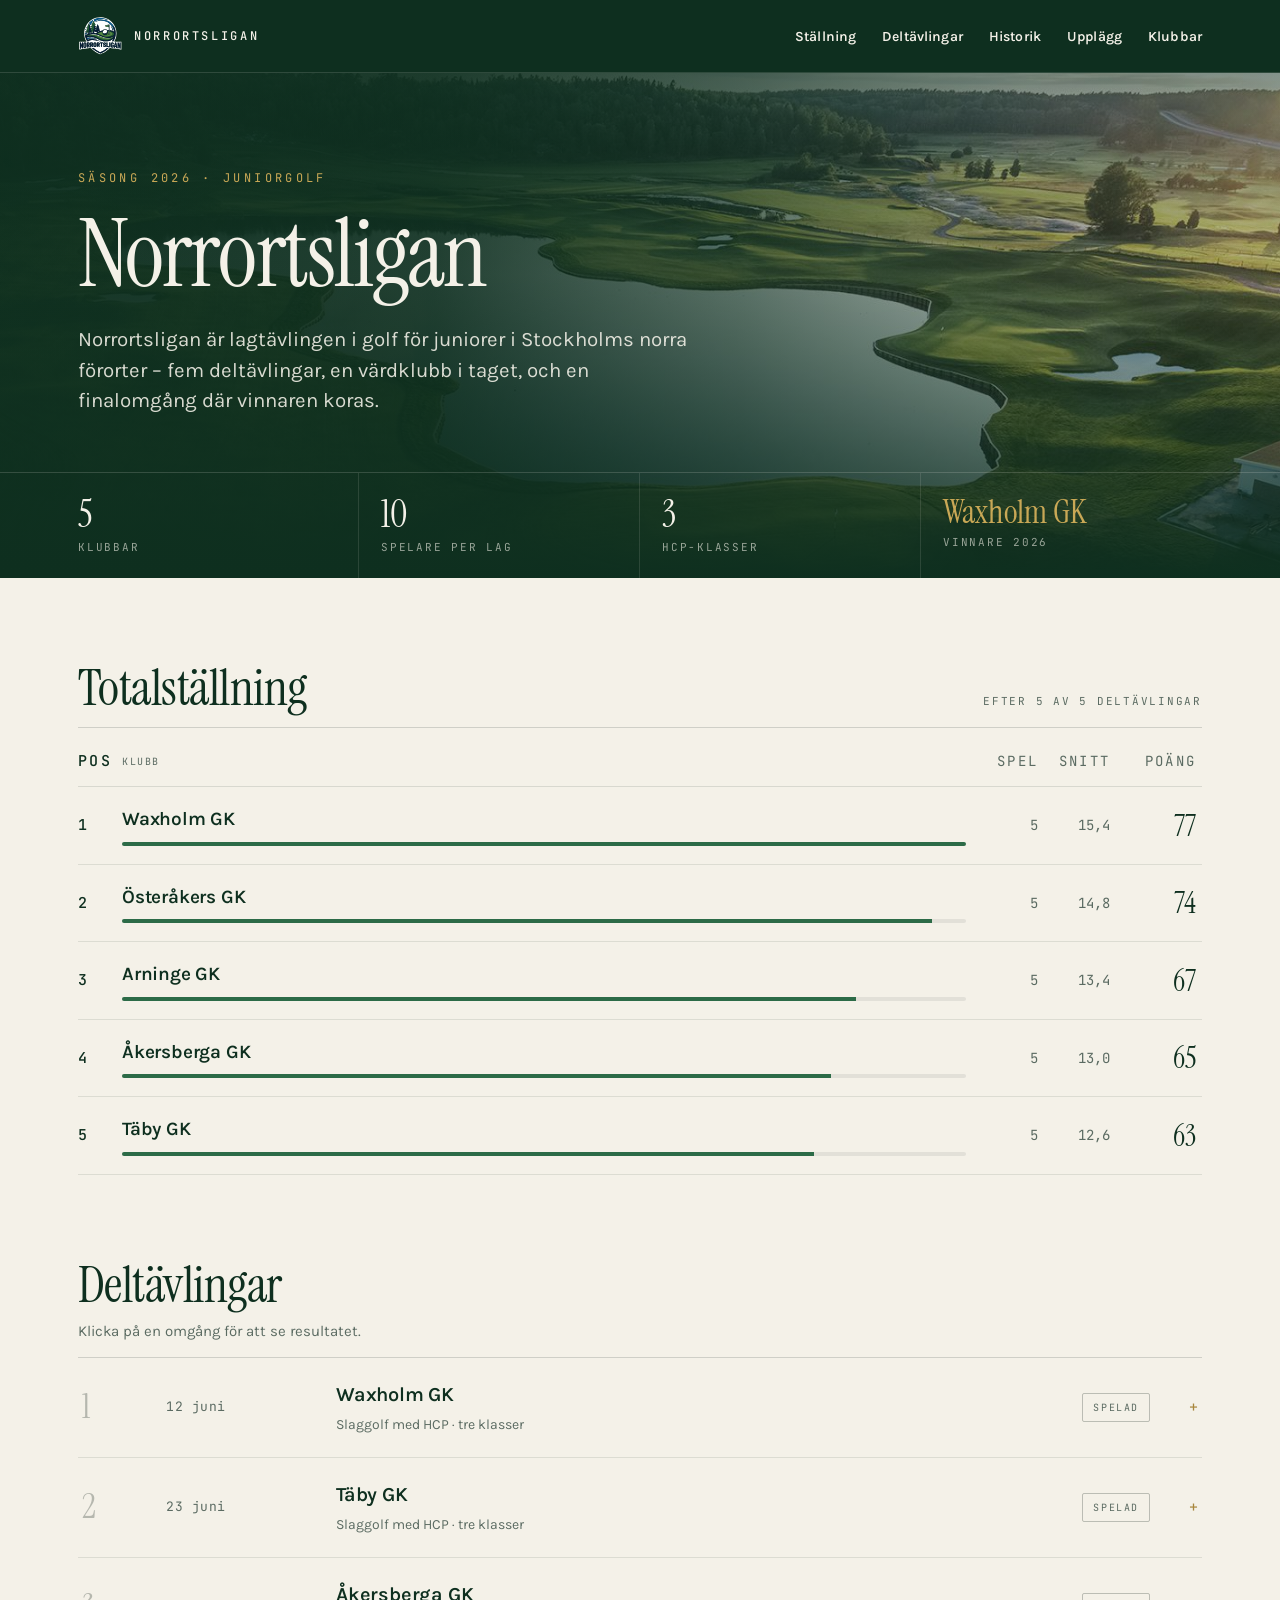
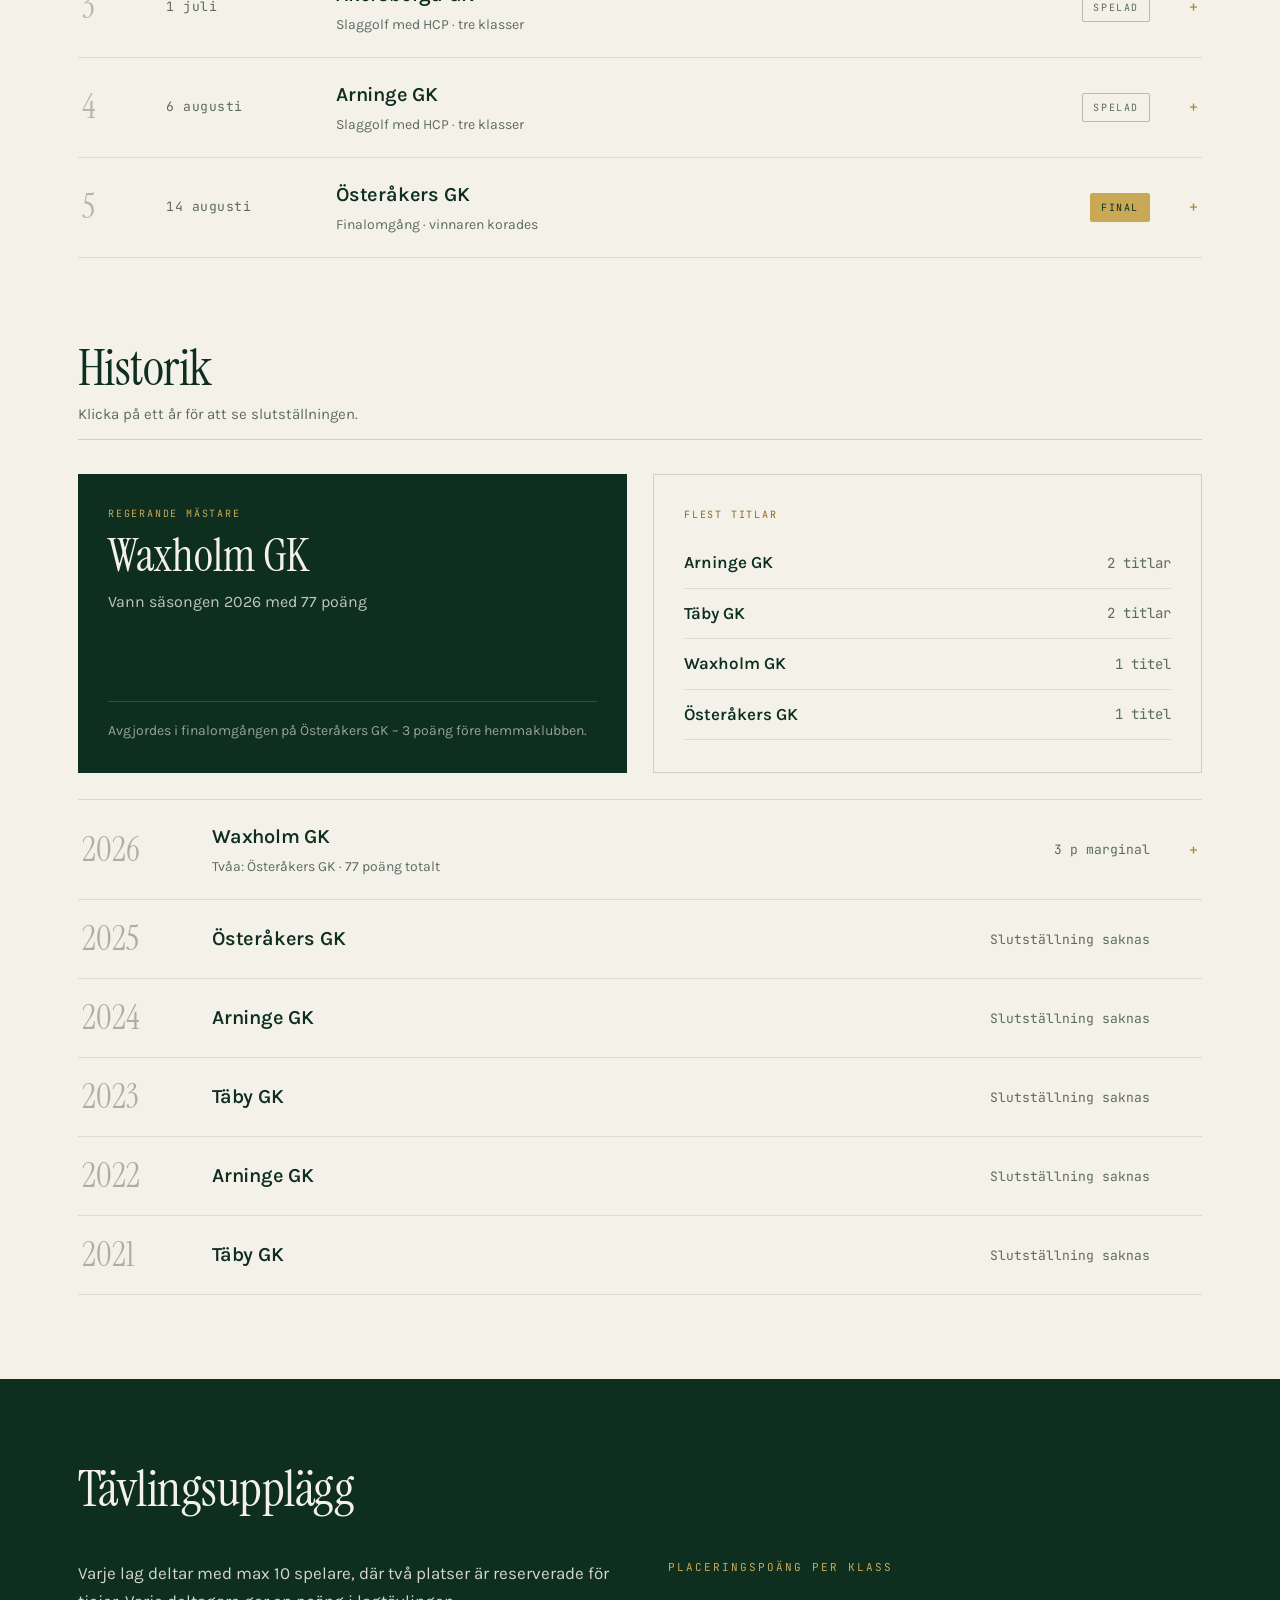
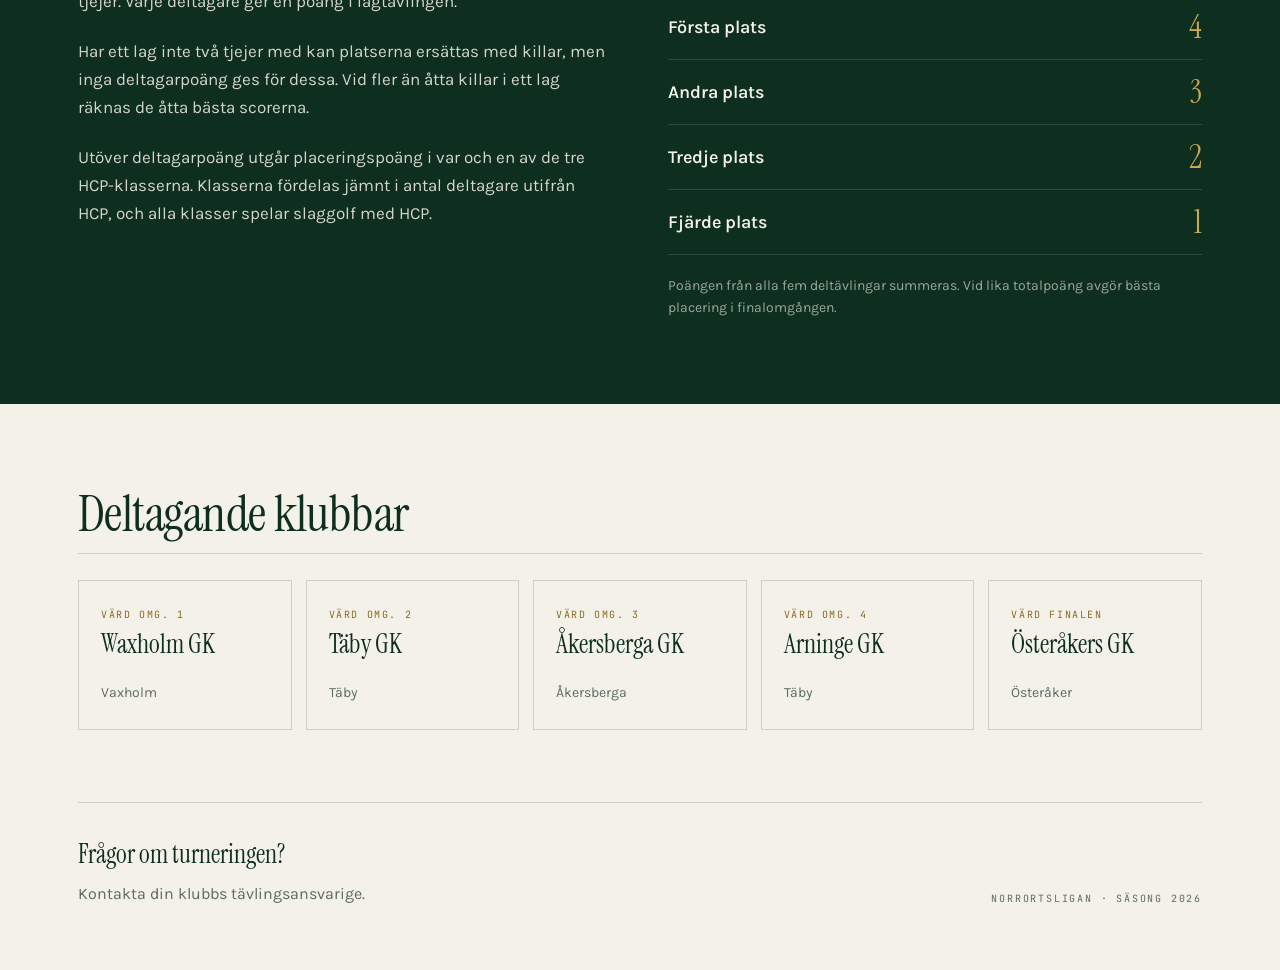
==== commit a2722694: "svg logo" ====
--- a/index.html
+++ b/index.html
@@ -21,10 +21,14 @@
     <header class="site-header">
         <div class="header-inner">
             <a href="#topp" class="brand">
-                <img src="logo-transparent.png" alt="Norrortsligan" class="brand-logo">
+                <img src="logo-transparent.svg" alt="Norrortsligan" class="brand-logo">
                 <span class="brand-name">Norrortsligan</span>
             </a>
-            <nav class="site-nav" aria-label="Sidnavigering">
+            <button class="nav-toggle" id="nav-toggle" type="button" aria-expanded="false"
+                aria-controls="site-nav" aria-label="Visa meny">
+                <span class="nav-toggle-bars" aria-hidden="true"></span>
+            </button>
+            <nav class="site-nav" id="site-nav" aria-label="Sidnavigering">
                 <a href="#stallning">Ställning</a>
                 <a href="#deltavlingar">Deltävlingar</a>
                 <a href="#historik">Historik</a>
--- a/styles.css
+++ b/styles.css
@@ -171,6 +171,63 @@
 
 .site-nav a:hover {
     color: var(--gold);
+}
+
+/* Hamburgerknapp – bara synlig i mobilbrytpunkten. */
+.nav-toggle {
+    display: none;
+    align-items: center;
+    justify-content: center;
+    width: 42px;
+    height: 42px;
+    margin-right: -10px;
+    padding: 0;
+    border: 0;
+    background: none;
+    color: var(--cream);
+    cursor: pointer;
+}
+
+.nav-toggle-bars,
+.nav-toggle-bars::before,
+.nav-toggle-bars::after {
+    display: block;
+    width: 22px;
+    height: 2px;
+    background: currentColor;
+    border-radius: 2px;
+    transition: transform 0.18s ease, opacity 0.18s ease;
+}
+
+.nav-toggle-bars {
+    position: relative;
+}
+
+.nav-toggle-bars::before,
+.nav-toggle-bars::after {
+    content: "";
+    position: absolute;
+    left: 0;
+}
+
+.nav-toggle-bars::before {
+    top: -7px;
+}
+
+.nav-toggle-bars::after {
+    top: 7px;
+}
+
+.nav-toggle[aria-expanded="true"] .nav-toggle-bars {
+    background: transparent;
+}
+
+.nav-toggle[aria-expanded="true"] .nav-toggle-bars::before {
+    transform: translateY(7px) rotate(45deg);
+}
+
+.nav-toggle[aria-expanded="true"] .nav-toggle-bars::after {
+    transform: translateY(-7px) rotate(-45deg);
 }
 
 /* ── Hero ───────────────────────────────────────────────────────────── */
@@ -889,16 +946,148 @@
 /* ── Responsivt ─────────────────────────────────────────────────────── */
 @media (max-width: 700px) {
 
-    /* Hero: ingen plats för text bredvid foto – lodrätt scrim istället. */
-    .hero-scrim-x {
+    :root {
+        --gutter: 20px;
+        --header-h: 63px;
+    }
+
+    /* Header: kompakt rad med hamburgermeny. */
+    .header-inner {
+        padding: 10px var(--gutter);
+        gap: 12px;
+        flex-wrap: nowrap;
+    }
+
+    .brand {
+        gap: 10px;
+        min-width: 0;
+    }
+
+    .brand-logo {
+        width: 36px;
+        height: 36px;
+    }
+
+    .brand-name {
+        font-size: 11px;
+        letter-spacing: 0.18em;
+    }
+
+    .nav-toggle {
+        display: inline-flex;
+        flex: none;
+    }
+
+    /* Menyn fälls ut under headern i stället för att radbrytas. */
+    .site-nav {
+        display: none;
+        position: absolute;
+        top: 100%;
+        left: 0;
+        right: 0;
+        flex-direction: column;
+        flex-wrap: nowrap;
+        gap: 0;
+        padding: 0 var(--gutter) 10px;
+        background: var(--green);
+        border-bottom: 1px solid var(--hair-dark);
+        box-shadow: 0 14px 24px rgba(14, 47, 31, 0.25);
+    }
+
+    .site-nav.is-open {
+        display: flex;
+    }
+
+    .site-nav a {
+        padding: 14px 0;
+        font-size: 16px;
+        border-top: 1px solid var(--hair-dark);
+    }
+
+    /* Hero: fotot får en egen bild­yta överst, texten på fast grön botten. */
+    .hero {
+        display: flex;
+        flex-direction: column;
+    }
+
+    .hero-photo {
+        position: relative;
+        inset: auto;
+        width: 100%;
+        aspect-ratio: 16 / 10;
+    }
+
+    .hero-photo::after {
+        content: "";
+        position: absolute;
+        inset: 0;
         background: linear-gradient(180deg,
-                rgba(14, 47, 31, 0.55) 0%,
-                rgba(14, 47, 31, 0.75) 60%,
-                rgba(14, 47, 31, 0.92) 100%);
+                rgba(14, 47, 31, 0) 45%,
+                rgba(14, 47, 31, 0.55) 78%,
+                var(--green) 100%);
+    }
+
+    .hero-scrim-x,
+    .hero-scrim-y {
+        display: none;
     }
 
     .hero-inner {
-        padding: 64px var(--gutter) 40px;
+        padding: 22px var(--gutter) 36px;
+    }
+
+    .hero-eyebrow {
+        margin-bottom: 14px;
+    }
+
+    .hero h1 {
+        font-size: clamp(42px, 12vw, 56px);
+    }
+
+    .hero-body {
+        margin-top: 18px;
+    }
+
+    /* Nyckeltalen i ett jämnt 2x2-rutnät med hårfina avdelare. */
+    .hero-stats {
+        grid-template-columns: repeat(2, minmax(0, 1fr));
+    }
+
+    .stat {
+        padding: 18px 0;
+        border-right: 0;
+        border-bottom: 1px solid var(--hair-dark-soft);
+        min-width: 0;
+    }
+
+    .stat + .stat {
+        padding-left: 0;
+    }
+
+    .stat:nth-child(odd) {
+        padding-right: 16px;
+        border-right: 1px solid var(--hair-dark-soft);
+    }
+
+    .stat:nth-child(even) {
+        padding-left: 16px;
+    }
+
+    .stat:nth-last-child(-n + 2) {
+        border-bottom: 0;
+    }
+
+    /* Fast höjd på värdet så etiketterna hamnar i linje mellan cellerna. */
+    .stat-value {
+        display: flex;
+        align-items: flex-end;
+        min-height: 32px;
+        font-size: 32px;
+        overflow-wrap: anywhere;
+    }
+
+    .stat-value.is-name {
+        font-size: 22px;
     }
 
     /* Spel/Snitt tas bort – Pos, klubb och poäng räcker på liten skärm. */
@@ -959,11 +1148,6 @@
         margin-top: 6px;
     }
 
-    .format,
-    .section {
-        --gutter: 20px;
-    }
-
     .panel-grid,
     .panel-narrow {
         gap: 28px;
